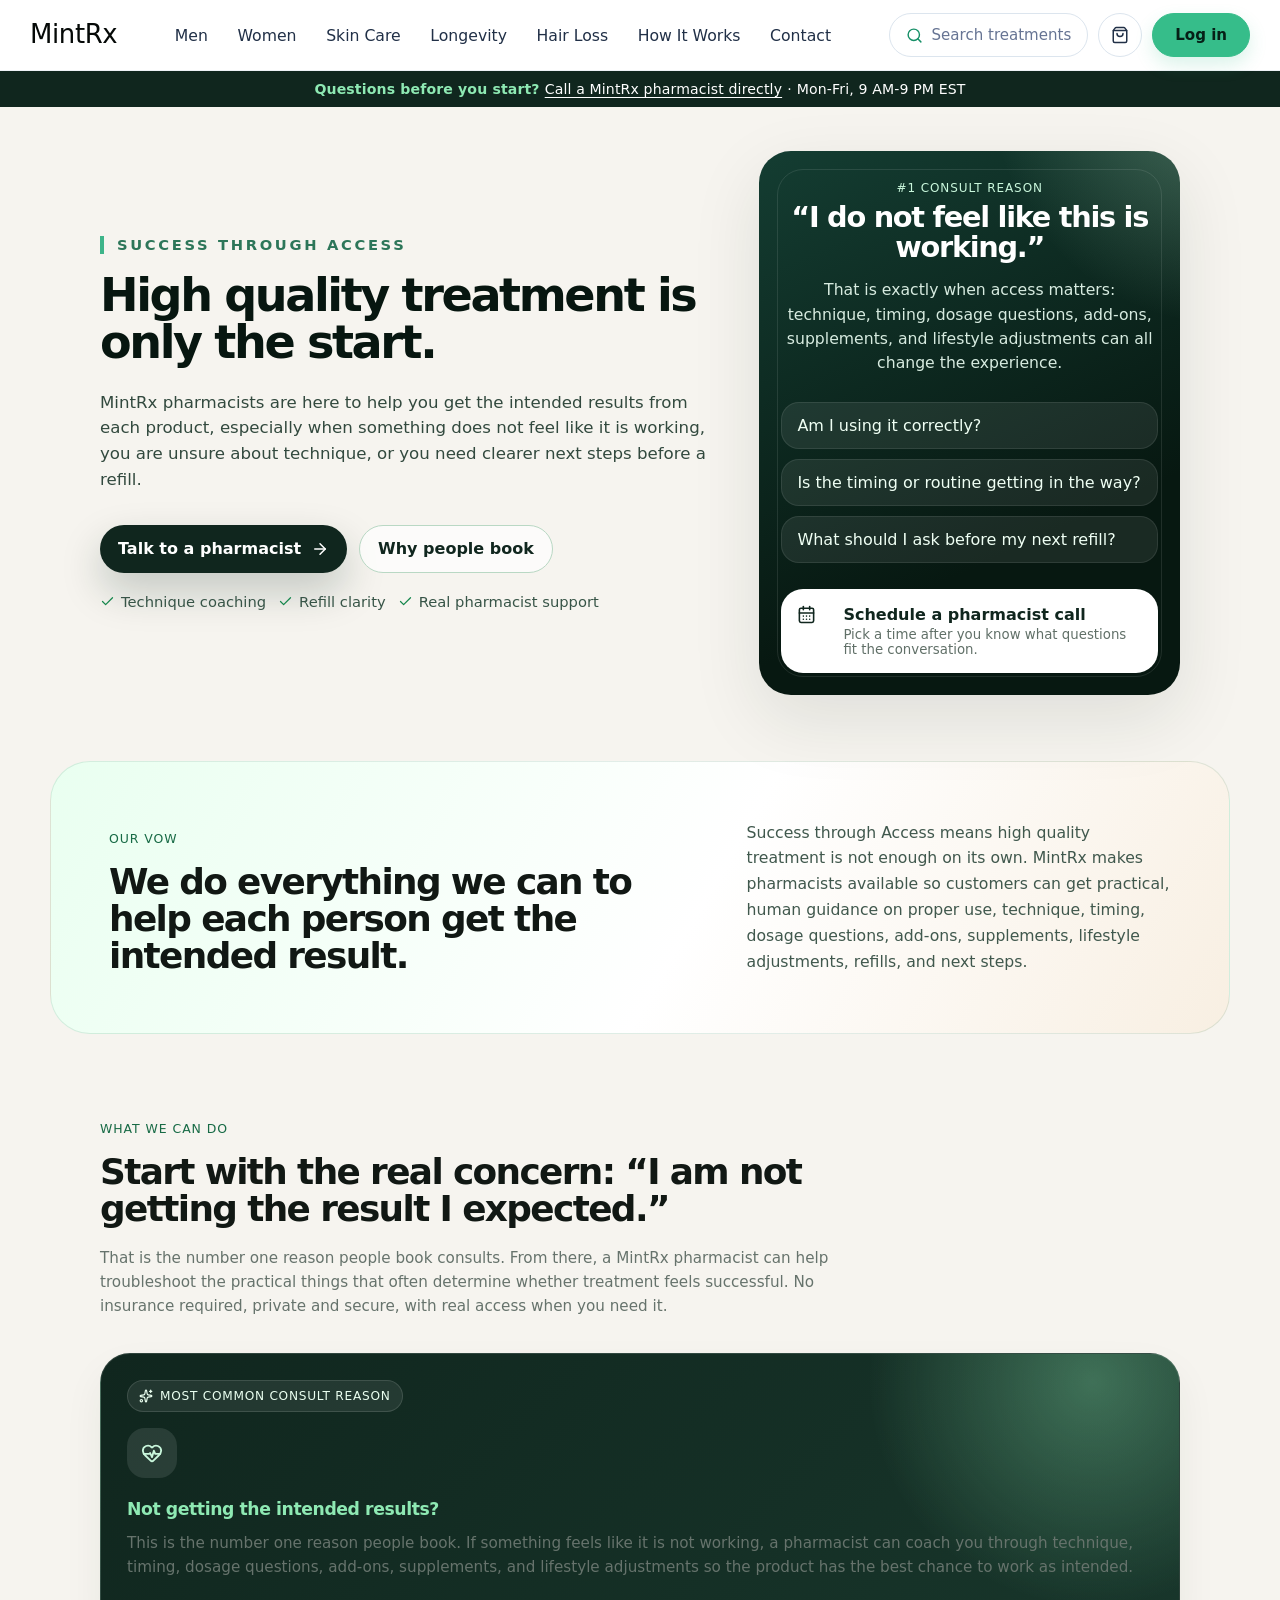
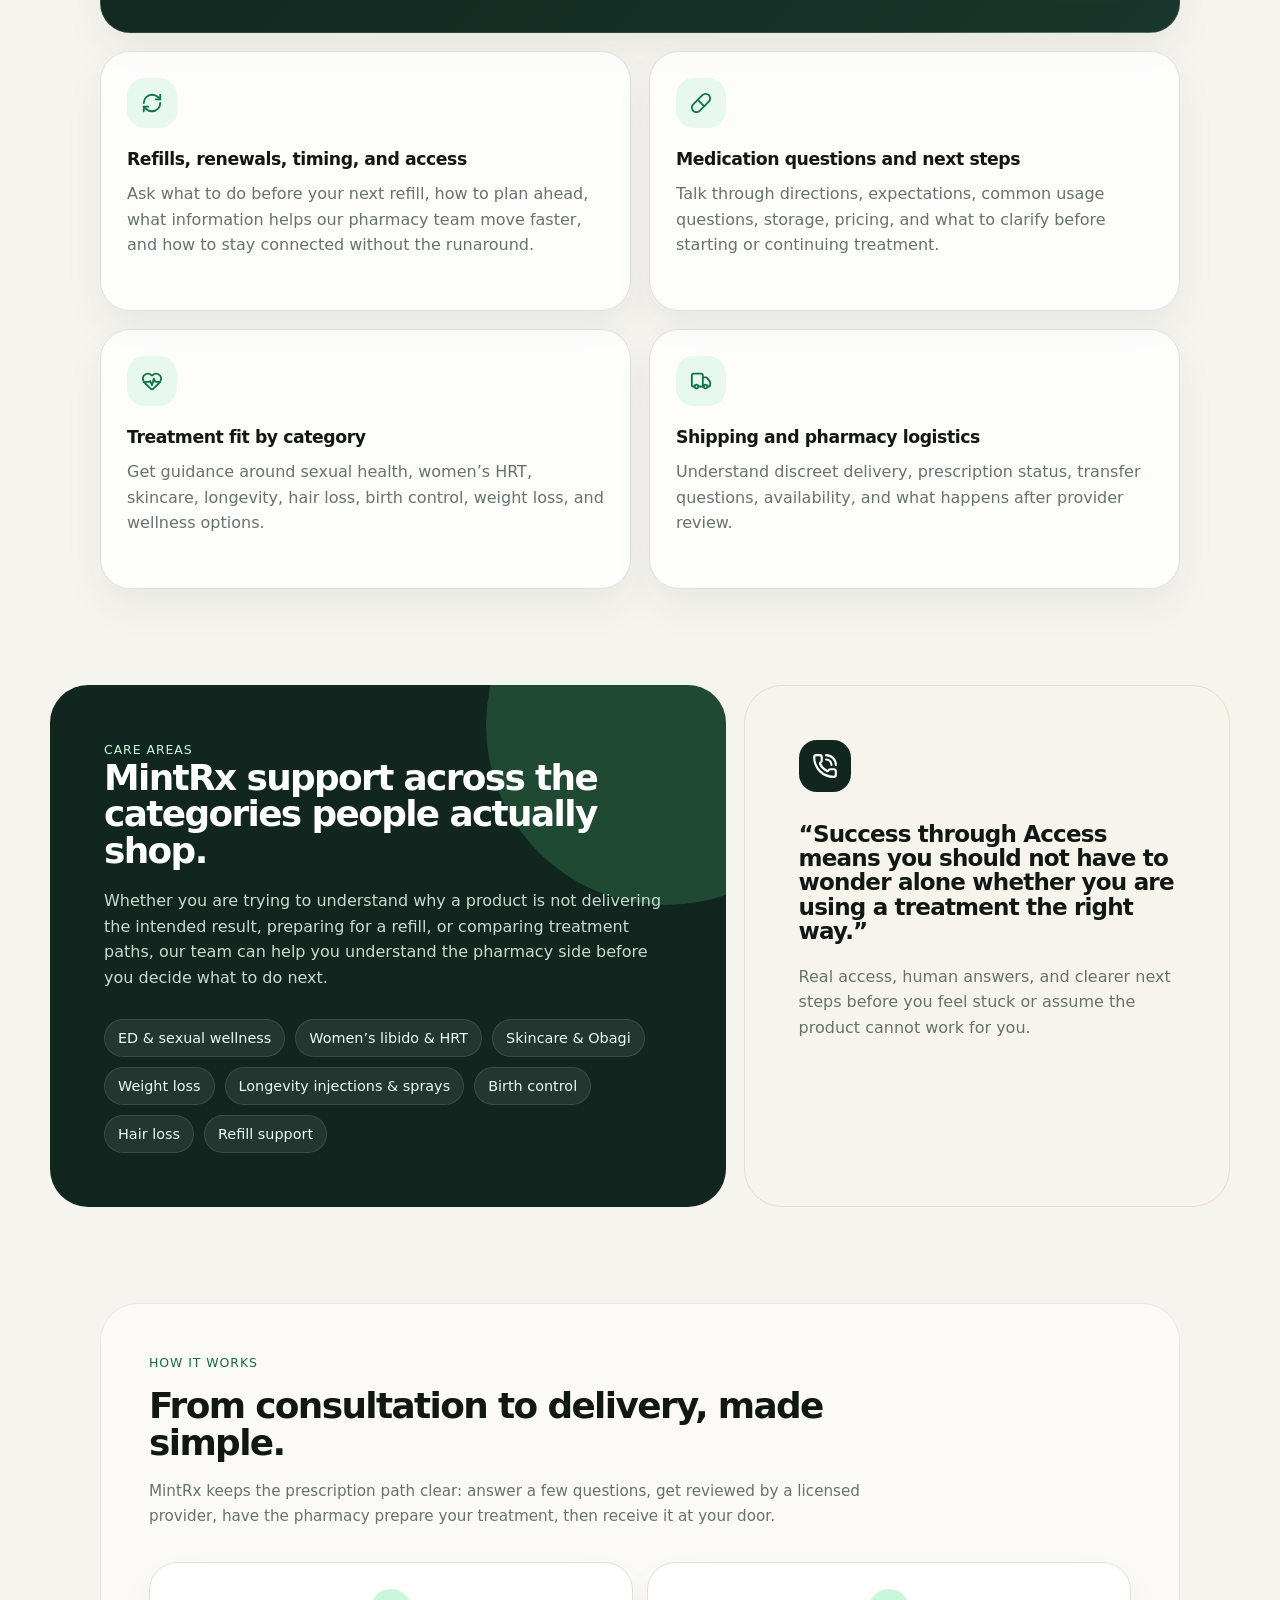
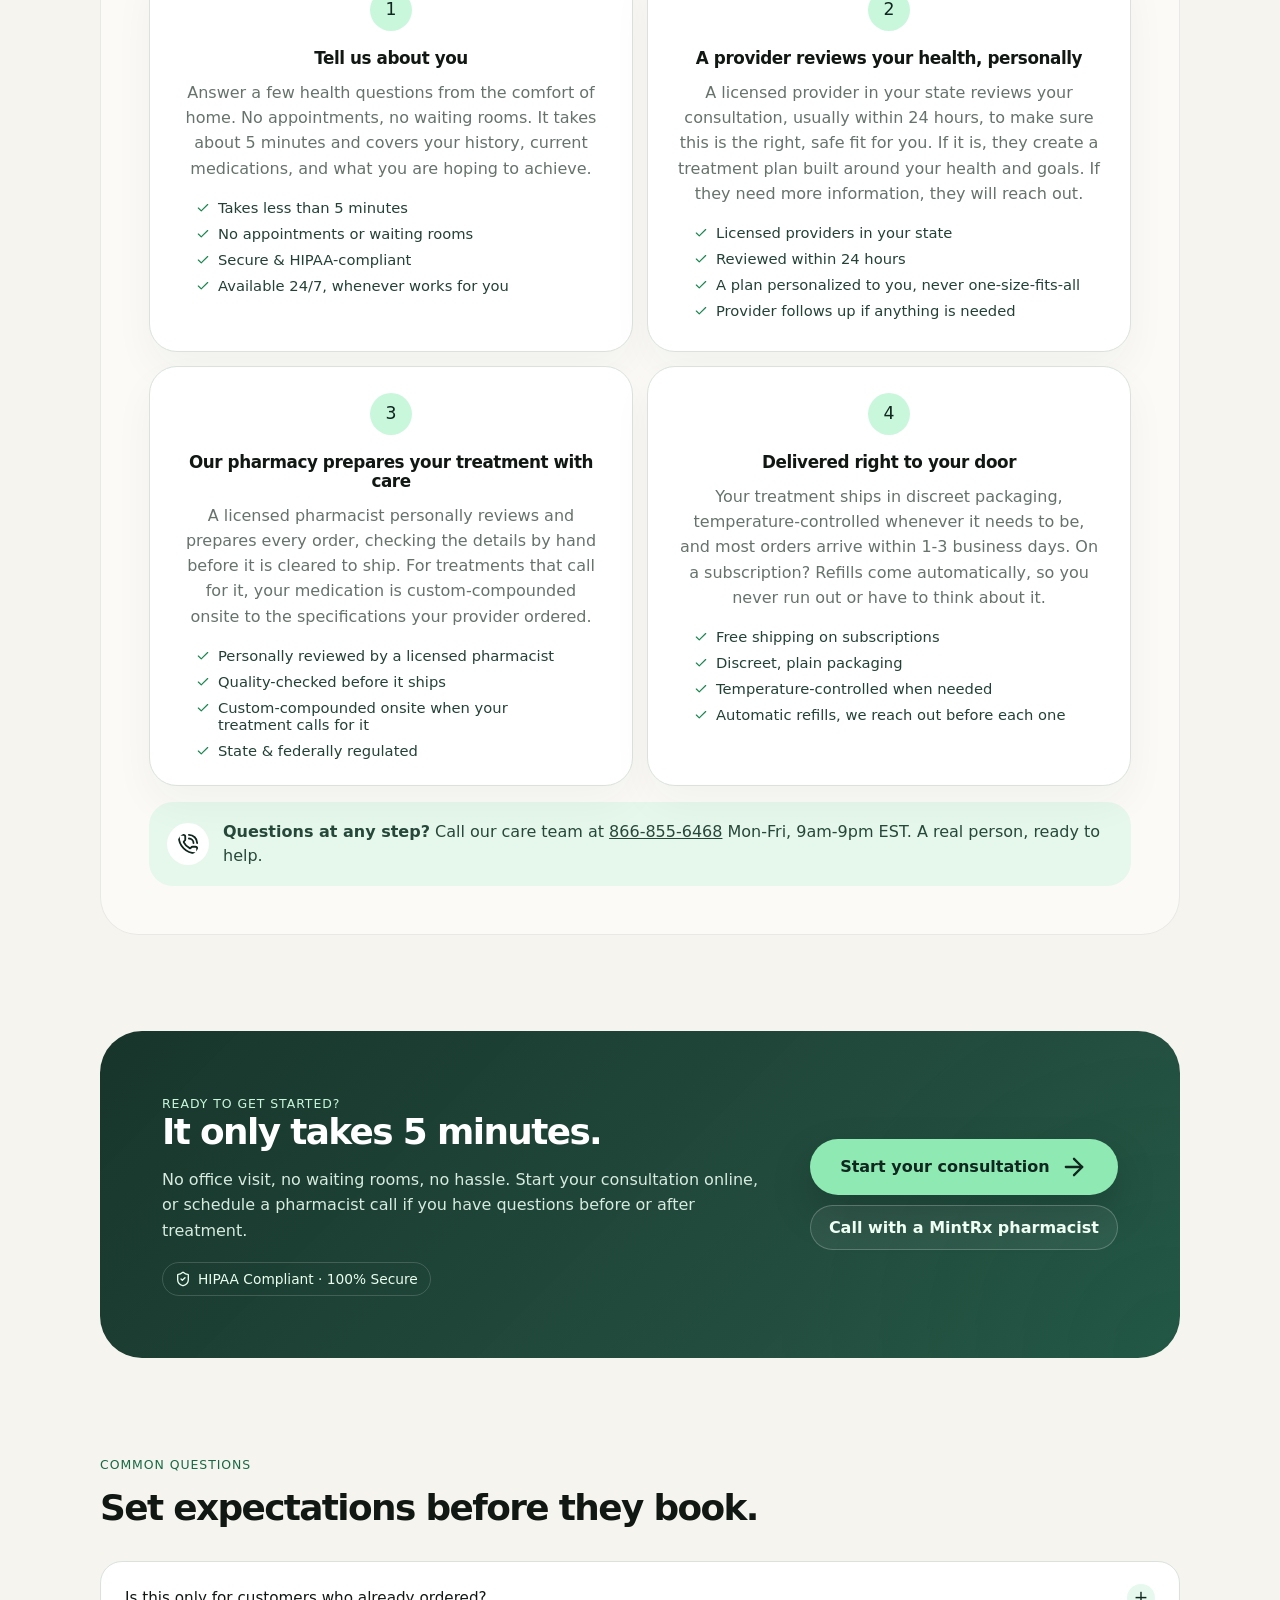
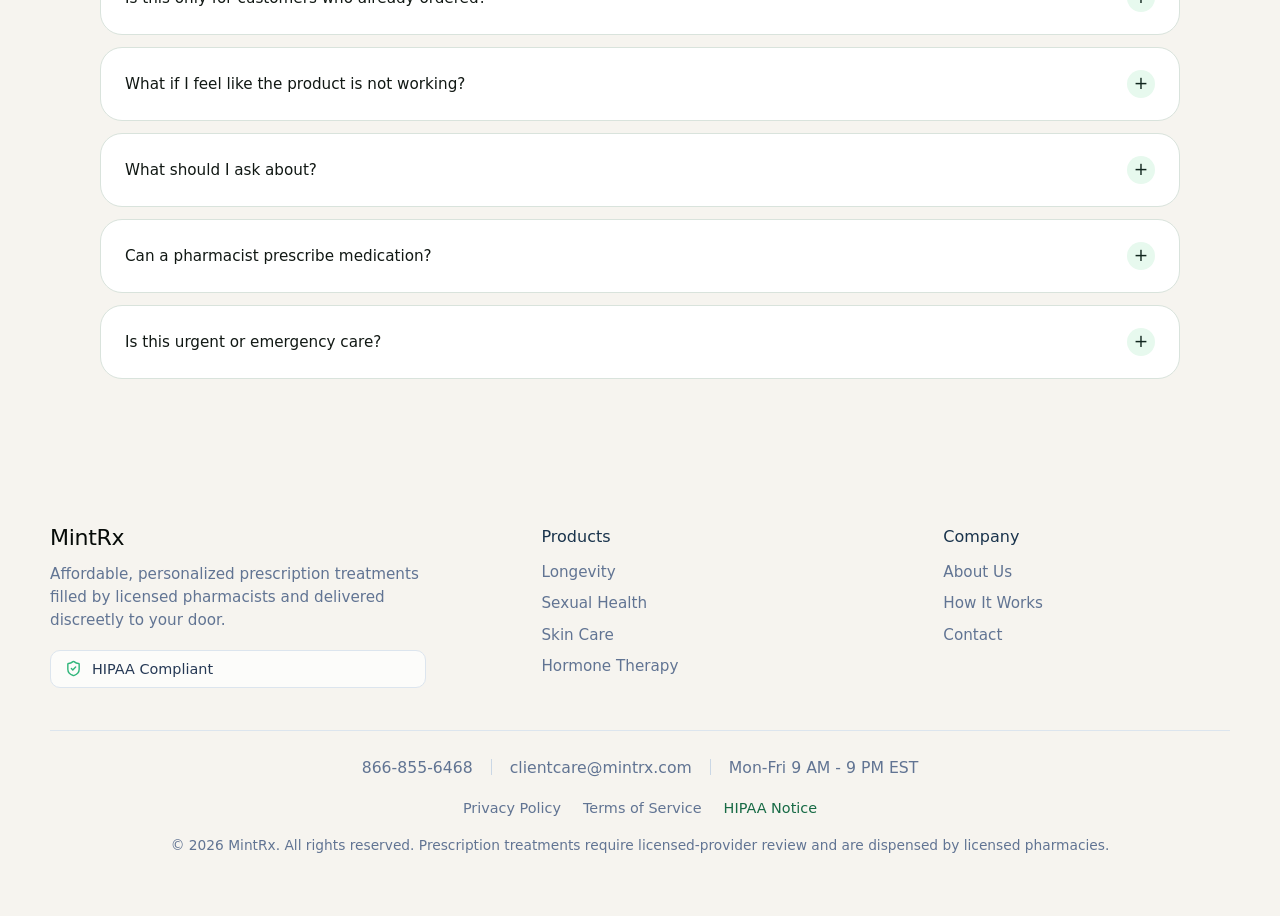
==== index.html @ 30788aee "Deploy contact kicker refinement" ====
<!doctype html>
<html lang="en">
  <head>
    <meta charset="UTF-8" />
    <meta name="viewport" content="width=device-width, initial-scale=1.0" />
    <meta name="description" content="Talk to a MintRx pharmacist before your next refill. Learn what you can ask, how it works, and how to schedule pharmacy support." />
    <title>Talk to a Pharmacist | MintRx</title>
    <script type="module" crossorigin src="./assets/main-QI77HNLd.js"></script>
    <link rel="stylesheet" crossorigin href="./assets/main-Bt-QjXf7.css">
  </head>
  <body>
    <div id="root"></div>
  </body>
</html>
---- assets/main-Bt-QjXf7.css ----
@font-face{font-family:Poppins;font-style:normal;font-weight:300;font-display:swap;src:url(https://www.mintrx.com/_next/static/media/4c285fdca692ea22-s.p.woff2)format("woff2")}@font-face{font-family:Poppins;font-style:normal;font-weight:400;font-display:swap;src:url(https://www.mintrx.com/_next/static/media/eafabf029ad39a43-s.p.woff2)format("woff2")}@font-face{font-family:Poppins;font-style:normal;font-weight:500;font-display:swap;src:url(https://www.mintrx.com/_next/static/media/8888a3826f4a3af4-s.p.woff2)format("woff2")}@font-face{font-family:Poppins;font-style:normal;font-weight:600;font-display:swap;src:url(https://www.mintrx.com/_next/static/media/0484562807a97172-s.p.woff2)format("woff2")}@font-face{font-family:Poppins;font-style:normal;font-weight:700;font-display:swap;src:url(https://www.mintrx.com/_next/static/media/b957ea75a84b6ea7-s.p.woff2)format("woff2")}:root{--mint:#8ee9b3;--mint-2:#c9f7dc;--mint-soft:#e7f9ee;--deep:#10261e;--deep-2:#18362b;--ink:#111814;--muted:#66736c;--line:#d9e3dc;--cream:#f7f4ee;--sand:#eee5d7;--white:#fff;--shadow:0 24px 70px #10261e1a;font-family:Poppins,system-ui,-apple-system,BlinkMacSystemFont,Segoe UI,sans-serif}*{box-sizing:border-box}html{scroll-behavior:smooth}body{color:var(--ink);background:#f6f4ef;margin:0;font-weight:400}a{color:inherit;text-decoration:none}main{overflow:hidden}.site-header{z-index:5;background:#fff;border-bottom:1px solid #eef2f6;grid-template-columns:auto 1fr auto;align-items:center;gap:clamp(22px,4vw,54px);width:100%;min-height:70px;padding:0 30px;display:grid;position:relative}.logo{color:#050907;letter-spacing:-.014em;align-items:center;font-size:1.62rem;font-weight:500;line-height:1;display:inline-flex}.logo img{width:128px;height:auto;display:block}nav{color:#213047;justify-content:center;align-items:center;gap:clamp(12px,2vw,28px);font-size:.98rem;font-weight:500;display:flex}nav a{border:0;border-radius:0;align-items:center;min-height:70px;padding:0 2px;display:inline-flex;position:relative}nav a:after{content:"";transform-origin:0;background:#36bd8a;height:2px;transition:transform .2s;position:absolute;bottom:0;left:0;right:0;transform:scaleX(0)}nav a:hover,nav a.active{color:#071610}nav a:hover:after,nav a.active:after{transform:scaleX(1)}.header-actions{align-items:center;gap:10px;display:flex}.search-pill,.cart-button,.login-button{min-height:44px;font:inherit;border-radius:999px;justify-content:center;align-items:center;font-size:.94rem;font-weight:500;transition:border-color .2s,background .2s,color .2s,transform .2s;display:inline-flex}.search-pill,.cart-button{color:#667493;background:#fff;border:1px solid #dce5ee}.search-pill{gap:9px;min-width:182px;padding:0 16px}.search-pill svg{color:#168f67}.cart-button{color:#213047;width:44px;padding:0}.login-button{color:#062017;background:#36bd8a;border:1px solid #36bd8a;padding:0 22px;font-weight:600;box-shadow:0 8px 18px #36bd8a2e}.search-pill:hover,.cart-button:hover{color:#213047;border-color:#36bd8a}.login-button:hover{background:#58cba0;transform:translateY(-1px)}.top-strip{color:#fff;letter-spacing:.01em;background:#10261e;justify-content:center;align-items:center;gap:5px;min-height:36px;padding:.55rem 1rem;font-size:.88rem;font-weight:500;display:flex}.top-strip strong{color:#8ee9b3}.top-strip a{color:#fff;text-underline-offset:3px;text-decoration:underline}.hero{grid-template-columns:minmax(0,1.05fr) minmax(330px,.72fr);align-items:center;gap:46px;width:min(1080px,100% - 32px);margin:44px auto 66px;display:grid}.hero-copy{position:relative}.hero-tagline{color:#176a45;letter-spacing:.065em;text-transform:uppercase;background:#5fd58a26;border:1px solid #166a4524;border-radius:999px;margin:0 0 18px;padding:8px 13px;font-size:.78rem;font-weight:500;display:inline-flex}.hero .hero-tagline{color:#2d7659;letter-spacing:.18em;text-transform:uppercase;background:0 0;border:0;border-left:4px solid #3eb489;border-radius:0;width:fit-content;margin:0 0 18px;padding:0 0 0 13px;font-size:clamp(.875rem,1.15vw,1rem);font-weight:600;line-height:1.2;display:block}.section-kicker{color:#176a45;text-transform:uppercase;letter-spacing:.075em;align-items:center;gap:8px;margin:0 0 18px;font-size:.78rem;font-weight:500;display:inline-flex}h1,h2,h3,p{margin-top:0}h1,h2,blockquote,h3{font-weight:600}h1{letter-spacing:-.052em;color:#071610;max-width:720px;margin-bottom:24px;font-size:clamp(2.05rem,3.6vw,3.15rem);line-height:1.02}.lede{color:#32493e;max-width:720px;margin-bottom:32px;font-size:clamp(.98rem,1.3vw,1.125rem);line-height:1.55}.hero-actions,.trust-row{flex-wrap:wrap;align-items:center;gap:12px;display:flex}.button{border-radius:999px;justify-content:center;align-items:center;gap:10px;min-height:48px;padding:12px 18px;font-weight:600;transition:transform .2s,box-shadow .2s,background .2s;display:inline-flex}.button:hover{transform:translateY(-2px)}.primary{background:var(--deep);color:#fff;box-shadow:0 18px 40px #09281f38}.secondary{color:var(--deep);background:#ffffffb3;border:1px solid #b9d8c4}.big{padding:14px 21px}.trust-row{color:#375447;margin-top:20px;font-size:.92rem;font-weight:500}.trust-row span{align-items:center;gap:6px;display:inline-flex}.trust-row svg{color:#16874d}.hero-card{color:#fff;box-shadow:var(--shadow);background:radial-gradient(circle at 112% -12%,#bdf2d057,#0000 15rem),linear-gradient(155deg,#143d32,#071811 70%);border-radius:32px;padding:30px 22px 22px;position:relative}.hero-card:after{content:"";pointer-events:none;z-index:0;border:1px solid #ffffff1a;border-radius:26px;position:absolute;inset:18px}.hero-card>*{z-index:1;position:relative}.consult-card{text-align:center;max-width:460px;margin:0 auto 26px}.micro{color:var(--mint-2);text-transform:uppercase;letter-spacing:.075em;margin-bottom:8px;font-size:.75rem;font-weight:500}.consult-card h2{letter-spacing:-.045em;margin:0;font-size:clamp(1.35rem,2.25vw,1.85rem);line-height:1.03}.consult-subcopy{color:#d7ebe0;max-width:390px;margin:16px auto 0;font-size:.98rem;line-height:1.55}.question-list{gap:10px;margin:26px 0;display:grid}.question-list span{color:#effff4;background:#ffffff14;border:1px solid #ffffff17;border-radius:18px;padding:13px 15px}.mini-schedule{color:var(--deep);background:#fff;border-radius:22px;grid-template-columns:34px 1fr;align-items:start;gap:12px;padding:16px;text-decoration:none;transition:transform .2s,box-shadow .2s;display:grid}.mini-schedule:hover{transform:translateY(-2px);box-shadow:0 18px 38px #0000002e}.mini-schedule small{color:#617068;margin-top:3px;display:block}.angle-band{background:linear-gradient(120deg,#e9fff0,#fff 55%,#f8efe2);border:1px solid #166a451f;border-radius:40px;grid-template-columns:1fr .72fr;align-items:end;gap:48px;width:min(1180px,100% - 32px);margin:0 auto 84px;padding:clamp(28px,5vw,58px);display:grid}.angle-band h2,.section-heading h2,.dark-panel h2,.schedule-section h2{letter-spacing:-.045em;margin-bottom:0;font-size:clamp(1.55rem,2.8vw,2.45rem);line-height:1.03}.angle-band>p{color:#40584d;margin-bottom:0;font-size:.98rem;line-height:1.65}.section{width:min(1080px,100% - 32px);margin:0 auto 96px}.section-heading{max-width:780px;margin-bottom:34px}.section-heading p:not(.section-kicker){color:var(--muted);margin-top:18px;font-size:.95rem;line-height:1.6}.compact{max-width:670px}.topic-grid{grid-template-columns:repeat(2,1fr);gap:18px;display:grid}.topic-card{border:1px solid var(--line);background:#ffffffd1;border-radius:30px;min-height:260px;padding:26px;box-shadow:0 18px 40px #0c2d220f}.featured-topic{color:#fff;background:radial-gradient(circle at 92% 10%,#8ee9b357,#0000 14rem),linear-gradient(135deg,#10261e,#18362b);border-color:#ffffff1f;grid-column:span 2;min-height:280px}.featured-topic .topic-icon{color:var(--mint-2);background:#ffffff1a}.featured-topic h3{color:var(--mint)}.featured-topic p{color:#fff;font-size:.95rem;font-weight:500}.featured-label{color:#eafff0;letter-spacing:.06em;text-transform:uppercase;background:#ffffff14;border:1px solid #ffffff1f;border-radius:999px;align-items:center;gap:7px;margin-bottom:16px;padding:8px 11px;font-size:.76rem;font-weight:500;display:inline-flex}.topic-icon{background:var(--mint-soft);color:#137546;border-radius:18px;place-items:center;width:50px;height:50px;margin-bottom:22px;display:grid}.topic-card h3{letter-spacing:-.025em;margin-bottom:12px;font-size:1.08rem;line-height:1.12}.topic-card p,.step p,details p,footer p,.dark-panel p,.quote-panel p,.schedule-section p{color:var(--muted);margin-bottom:0;line-height:1.6}.split-section{grid-template-columns:1fr .72fr;gap:18px;width:min(1180px,100% - 32px);margin:0 auto 96px;display:grid}.dark-panel,.quote-panel{border-radius:38px;padding:clamp(28px,5vw,54px)}.dark-panel{background:var(--deep);color:#fff;position:relative;overflow:hidden}.dark-panel:before{content:"";background:#5fd58a33;border-radius:50%;width:360px;height:360px;position:absolute;top:-140px;right:-120px}.dark-panel .section-kicker{color:var(--mint-2)}.dark-panel h2{margin-bottom:18px;position:relative}.dark-panel p{color:#c6decf;position:relative}.category-pills{flex-wrap:wrap;gap:10px;margin-top:28px;display:flex;position:relative}.category-pills span{color:#eafff0;background:#ffffff14;border:1px solid #ffffff1c;border-radius:999px;padding:10px 13px;font-size:.9rem;font-weight:500}.quote-panel{background:var(--cream);border:1px solid #ecdcc8}.quote-icon{background:var(--deep);color:#fff;border-radius:18px;width:52px;height:52px;margin-bottom:26px;padding:13px}blockquote{letter-spacing:-.035em;margin:0 0 20px;font-size:clamp(1.2rem,1.8vw,1.62rem);font-weight:600;line-height:1.06}.process-section{background:#fbfaf7;border:1px solid #10261e14;border-radius:38px;padding:clamp(28px,4vw,48px)}.process-heading{max-width:760px}.treatment-steps{grid-template-columns:repeat(2,1fr);gap:14px;display:grid}.treatment-step{border:1px solid var(--line);text-align:center;background:#fff;border-radius:28px;flex-direction:column;align-items:center;gap:18px;min-height:390px;padding:26px 30px;display:flex;box-shadow:0 18px 42px #10261e0b}.step-number{width:42px;height:42px;color:var(--deep);background:var(--mint-2);border-radius:50%;place-items:center;font-size:1.08rem;font-weight:500;line-height:1;display:grid}.treatment-step h3{letter-spacing:-.025em;margin-bottom:12px;font-size:clamp(1.05rem,1.25vw,1.2rem);line-height:1.12}.treatment-step p{color:var(--muted);margin-bottom:18px;line-height:1.58}.treatment-step ul{text-align:left;gap:9px;width:min(100%,390px);margin:0 auto;padding:0;list-style:none;display:grid}.treatment-step li{color:#244136;align-items:flex-start;gap:8px;font-size:.92rem;font-weight:500;display:flex}.treatment-step li svg{color:#16874d;flex:none;margin-top:2px}.care-note{color:#17372b;background:#e6f7ec;border-radius:24px;grid-template-columns:42px 1fr;align-items:center;gap:14px;margin-top:16px;padding:18px;display:grid}.care-note svg{width:42px;height:42px;color:var(--deep);background:#fff;border-radius:50%;padding:10px}.care-note p{color:#26483a;margin:0;line-height:1.5}.care-note a{font-weight:500;text-decoration:underline}.schedule-section{color:#fff;background:linear-gradient(135deg,#09281ff0,#164b3aeb),radial-gradient(circle at 100% 100%,#5fd58a80,#0000 25rem);border-radius:42px;justify-content:space-between;align-items:center;gap:34px;width:min(1080px,100% - 32px);margin:0 auto 96px;padding:clamp(30px,5vw,62px);display:flex}.schedule-section .section-kicker{color:var(--mint-2)}.schedule-section h2{margin-bottom:16px}.schedule-section p{color:#d7ebe0;max-width:720px}.secure-line{color:#eafff0;border:1px solid #ffffff29;border-radius:999px;align-items:center;gap:7px;margin-top:18px;padding:8px 12px;font-size:.86rem;font-weight:500;display:inline-flex}.schedule-actions{flex-direction:column;flex-shrink:0;gap:10px;display:flex}.schedule-button{background:var(--mint);color:var(--deep);white-space:nowrap;box-shadow:0 18px 42px #0000002e}.schedule-secondary{color:#effff4;white-space:nowrap;background:#ffffff0f;border:1px solid #ffffff38;min-height:44px}.schedule-button svg{width:28px;height:28px}.faq-list{gap:12px;display:grid}details{border:1px solid var(--line);background:#fff;border-radius:22px;padding:0;overflow:hidden}summary{cursor:pointer;justify-content:space-between;align-items:center;gap:18px;padding:22px 24px;font-size:.95rem;font-weight:500;list-style:none;display:flex}summary::-webkit-details-marker{display:none}summary:after{content:"+";width:28px;height:28px;color:var(--deep);background:var(--mint-soft);border-radius:50%;flex:0 0 28px;place-items:center;font-size:1.08rem;line-height:1;display:grid}details[open] summary:after{content:"-"}details p{padding:0 24px 22px}.contact-hero{text-align:center;width:min(900px,100% - 32px);margin:34px auto 26px}.contact-hero .hero-tagline{color:#16875f;letter-spacing:.115em;background:0 0;border:0;border-radius:0;margin-left:auto;margin-right:auto;padding:0;font-size:.95rem;font-weight:600}.contact-hero h1{letter-spacing:-.052em;max-width:none;margin-bottom:12px;font-size:clamp(2.05rem,3.6vw,3.15rem)}.contact-hero p:not(.hero-tagline){color:#32493e;max-width:660px;margin:0 auto;font-size:clamp(1rem,1.5vw,1.12rem);line-height:1.5}.contact-layout{grid-template-columns:minmax(0,1.08fr) minmax(320px,.72fr);align-items:start;gap:18px;width:min(1180px,100% - 32px);margin:0 auto 72px;display:grid}.contact-form,.support-card{border:1px solid #10261e1a;box-shadow:0 18px 48px #10261e11}.contact-form{background:radial-gradient(circle at 100% 0,#8ee9b32e,#0000 16rem),#fff;border-radius:30px;padding:clamp(22px,3vw,32px)}.form-card-heading{margin-bottom:18px}.form-card-heading h2{color:var(--deep);letter-spacing:-.045em;margin-bottom:8px;font-size:clamp(1.35rem,2.05vw,1.75rem);line-height:1.03}.form-card-heading p:not(.section-kicker){color:var(--muted);font-size:.95rem;line-height:1.45}.contact-form label{gap:6px;margin-bottom:11px;display:grid}.contact-form label span{color:#244136;letter-spacing:.02em;font-size:.82rem;font-weight:500}.contact-form input,.contact-form select,.contact-form textarea{width:100%;color:var(--ink);font:inherit;background:#fbfaf7;border:1px solid #cfe0d6;border-radius:14px;outline:none;padding:11px 13px;font-size:.94rem;transition:border-color .2s,box-shadow .2s,background .2s}.contact-form textarea{resize:vertical;min-height:118px}.contact-form input:focus,.contact-form select:focus,.contact-form textarea:focus{background:#fff;border-color:#46b47f;box-shadow:0 0 0 4px #46b47f24}.form-reassurance{color:#176a45;align-items:center;gap:8px;margin:7px 0 14px;font-size:.86rem;font-weight:500;display:flex}.form-reassurance svg{color:#16874d;flex:none}.contact-submit{cursor:pointer;border:0}.contact-sidebar{gap:10px;display:grid}.support-card{text-align:center;background:#ffffffdb;border-radius:18px;flex-direction:column;align-items:center;gap:8px;padding:14px 16px;display:flex}.support-card>svg{background:var(--mint-soft);color:#137546;border-radius:11px;width:30px;height:30px;padding:8px}.support-card h3{color:var(--deep);letter-spacing:-.025em;margin-bottom:3px;font-size:.92rem}.support-card p,.support-card li{color:var(--muted);font-size:.8rem;line-height:1.38}.support-card a{color:#176a45;justify-content:center;margin-bottom:3px;font-weight:500;display:inline-flex}.call-card{background:radial-gradient(circle at 100% 0,#8ee9b33d,#0000 10rem),#fff}.call-card a{color:var(--deep);font-size:.98rem}.quick-card p+p{margin-top:6px}.response-card{background:linear-gradient(135deg,#10261e,#18362b);border-color:#ffffff1f}.response-card>svg{color:var(--mint-2);background:#ffffff1a}.response-card h3,.response-card li,.response-card p{color:#eafff0}.response-card ul{text-align:center;gap:5px;margin:6px 0 0;padding:0;list-style:none;display:grid}.human-note{background:#ffffff14;border:1px solid #ffffff1a;border-radius:13px;margin-top:8px;padding:9px;font-weight:500}.callback-card{background:#f1fff6;border-style:dashed;border-color:#46b47f}.emergency-card{background:#fff0f0;border-color:#f3b2b2;grid-template-columns:38px 1fr}.emergency-card>svg{color:#c53939;background:#ffe0e0}.emergency-card p{color:#a02f2f;font-weight:500}.site-footer{color:#19334c;width:min(1180px,100% - 32px);margin:0 auto 34px;padding:clamp(30px,5vw,52px) 0 26px}.footer-main{grid-template-columns:minmax(260px,1.05fr) minmax(160px,.8fr) minmax(160px,.8fr);align-items:start;gap:clamp(44px,9vw,118px);display:grid}.footer-wordmark{color:#060b08;letter-spacing:-.015em;margin-bottom:14px;font-size:1.38rem;font-weight:500;line-height:1;display:inline-flex}.footer-brand p{color:#617493;max-width:390px;margin-bottom:18px;font-size:.95rem;line-height:1.52}.footer-compliance{color:#263955;background:#ffffffb8;border:1px solid #dce5ee;border-radius:10px;align-items:center;gap:10px;width:min(100%,385px);min-height:38px;padding:9px 14px;font-size:.9rem;font-weight:500;display:flex}.footer-compliance svg{color:#31b67b}.footer-links{gap:14px;display:grid}.footer-links h3{color:#19334c;margin-bottom:4px;font-size:1rem;font-weight:500}.footer-links a{color:#617493;font-size:.95rem;line-height:1.15;transition:color .2s}.footer-links a:hover,.footer-contact-row a:hover,.footer-legal-links a:hover{color:#176a45}.footer-divider{background:#dce5ee;height:1px;margin:42px 0 24px}.footer-contact-row,.footer-legal-links{flex-wrap:wrap;justify-content:center;align-items:center;display:flex}.footer-contact-row{color:#617493;gap:18px;font-size:.98rem}.footer-contact-row a,.footer-contact-row p{color:#617493;margin:0}.footer-contact-row span{background:#cad7e5;width:1px;height:16px}.footer-legal-links{gap:22px;margin-top:20px}.footer-legal-links a{color:#617493;font-size:.9rem}.footer-legal-links a:nth-child(3){color:#176a45}.footer-disclaimer{color:#617493;text-align:center;margin:20px auto 0;font-size:.86rem;line-height:1.45}@media (width<=940px){.site-header{grid-template-columns:1fr;gap:14px;padding:16px 20px}nav{flex-wrap:wrap;justify-content:center}nav a{min-height:auto;padding:8px 2px}.header-actions{flex-wrap:wrap;justify-content:center}.top-strip{text-align:center;flex-wrap:wrap;gap:4px 7px}.hero,.angle-band,.split-section,.contact-layout{grid-template-columns:1fr}.topic-grid{grid-template-columns:repeat(2,1fr)}.featured-topic{grid-column:span 2}.treatment-steps{grid-template-columns:1fr}.schedule-section{flex-direction:column;align-items:flex-start}.contact-hero{margin-top:42px}.schedule-actions{flex-flow:wrap}}@media (width<=640px){.top-strip{font-size:.68rem}.hero{margin-top:34px}h1{font-size:clamp(2.05rem,12vw,3.15rem)}.hero-card,.dark-panel,.quote-panel,.schedule-section{border-radius:28px}.topic-grid,.treatment-steps{grid-template-columns:1fr}.featured-topic{grid-column:span 1}.treatment-step{min-height:auto}.consult-card{grid-template-columns:1fr}.schedule-actions{flex-direction:column;width:100%}.schedule-actions .button{white-space:normal;width:100%}.contact-form{border-radius:28px}.footer-main{grid-template-columns:1fr;gap:28px}.footer-brand,.footer-brand p,.footer-compliance,.footer-links{text-align:center;margin-left:auto;margin-right:auto}.footer-compliance{justify-content:center}.footer-contact-row{flex-direction:column;gap:10px}.footer-contact-row span{display:none}}@media (prefers-reduced-motion:reduce){html{scroll-behavior:auto}.button{transition:none}.button:hover{transform:none}}
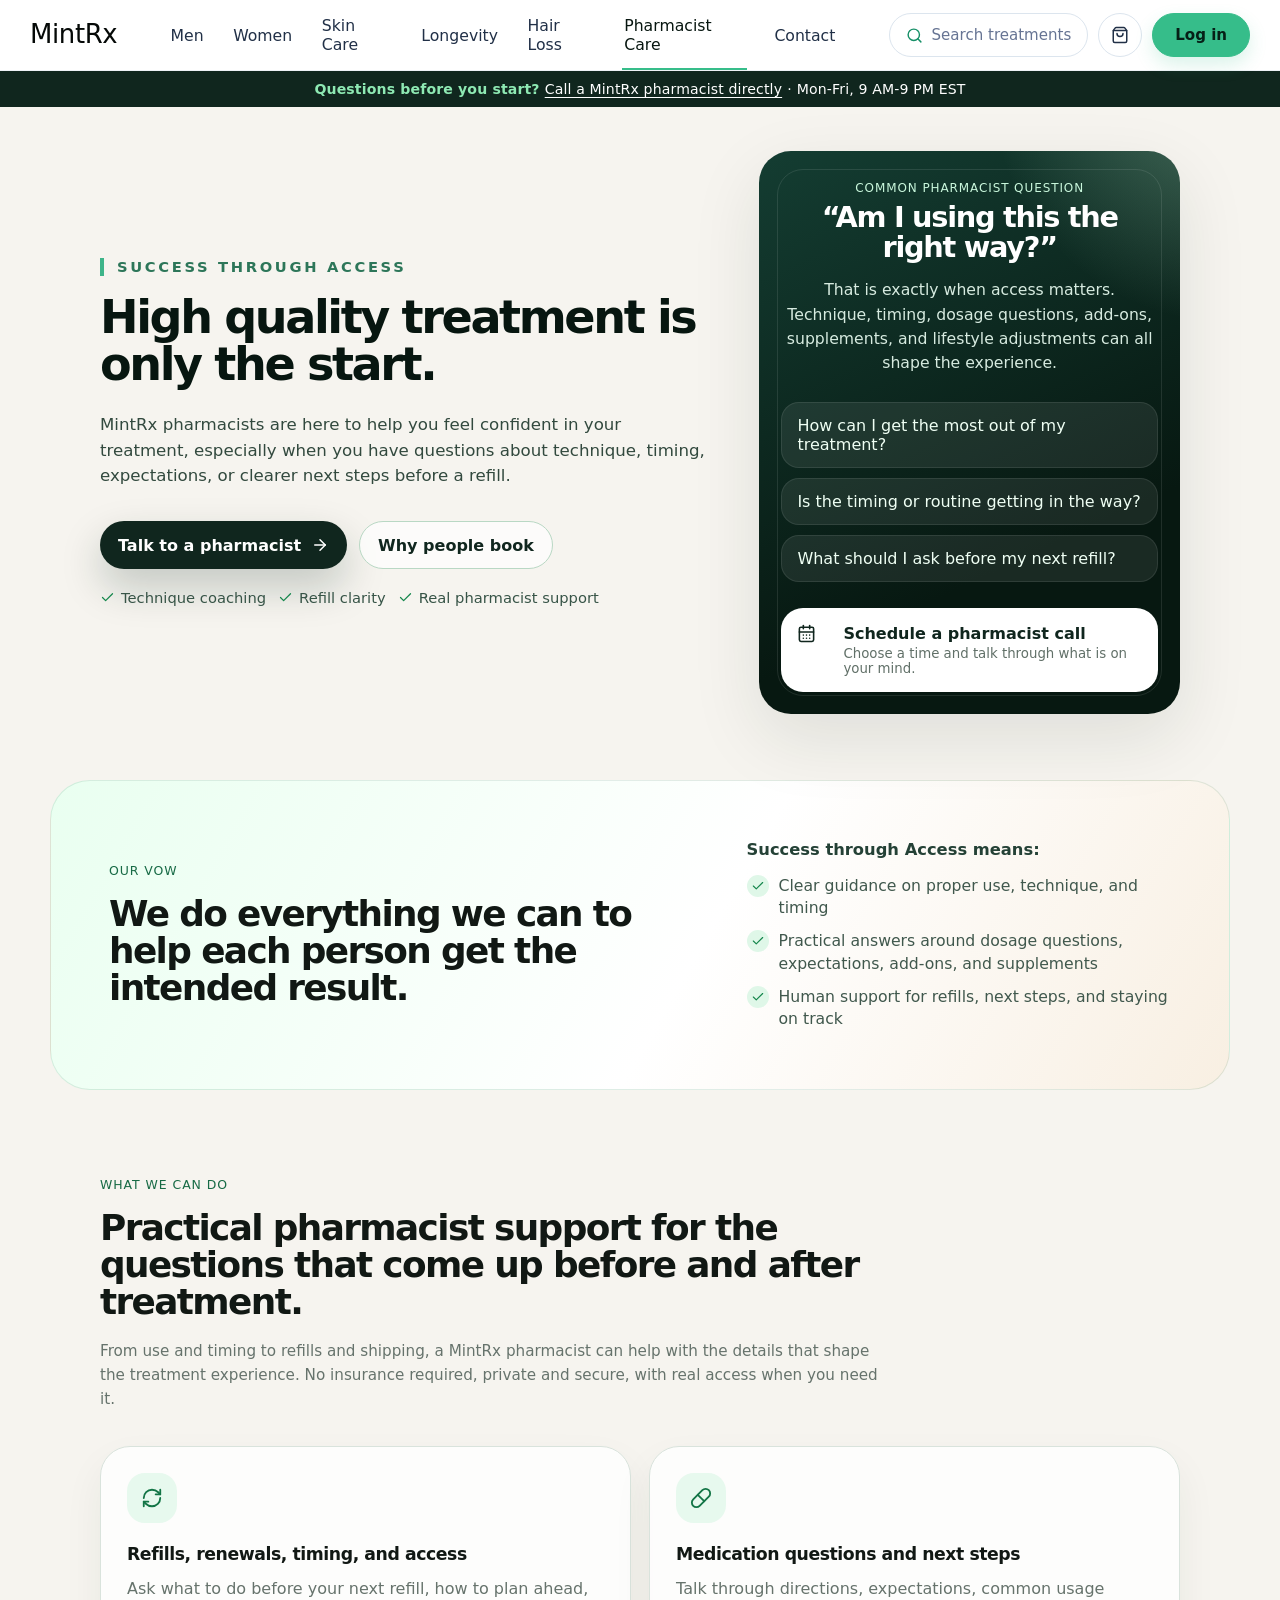
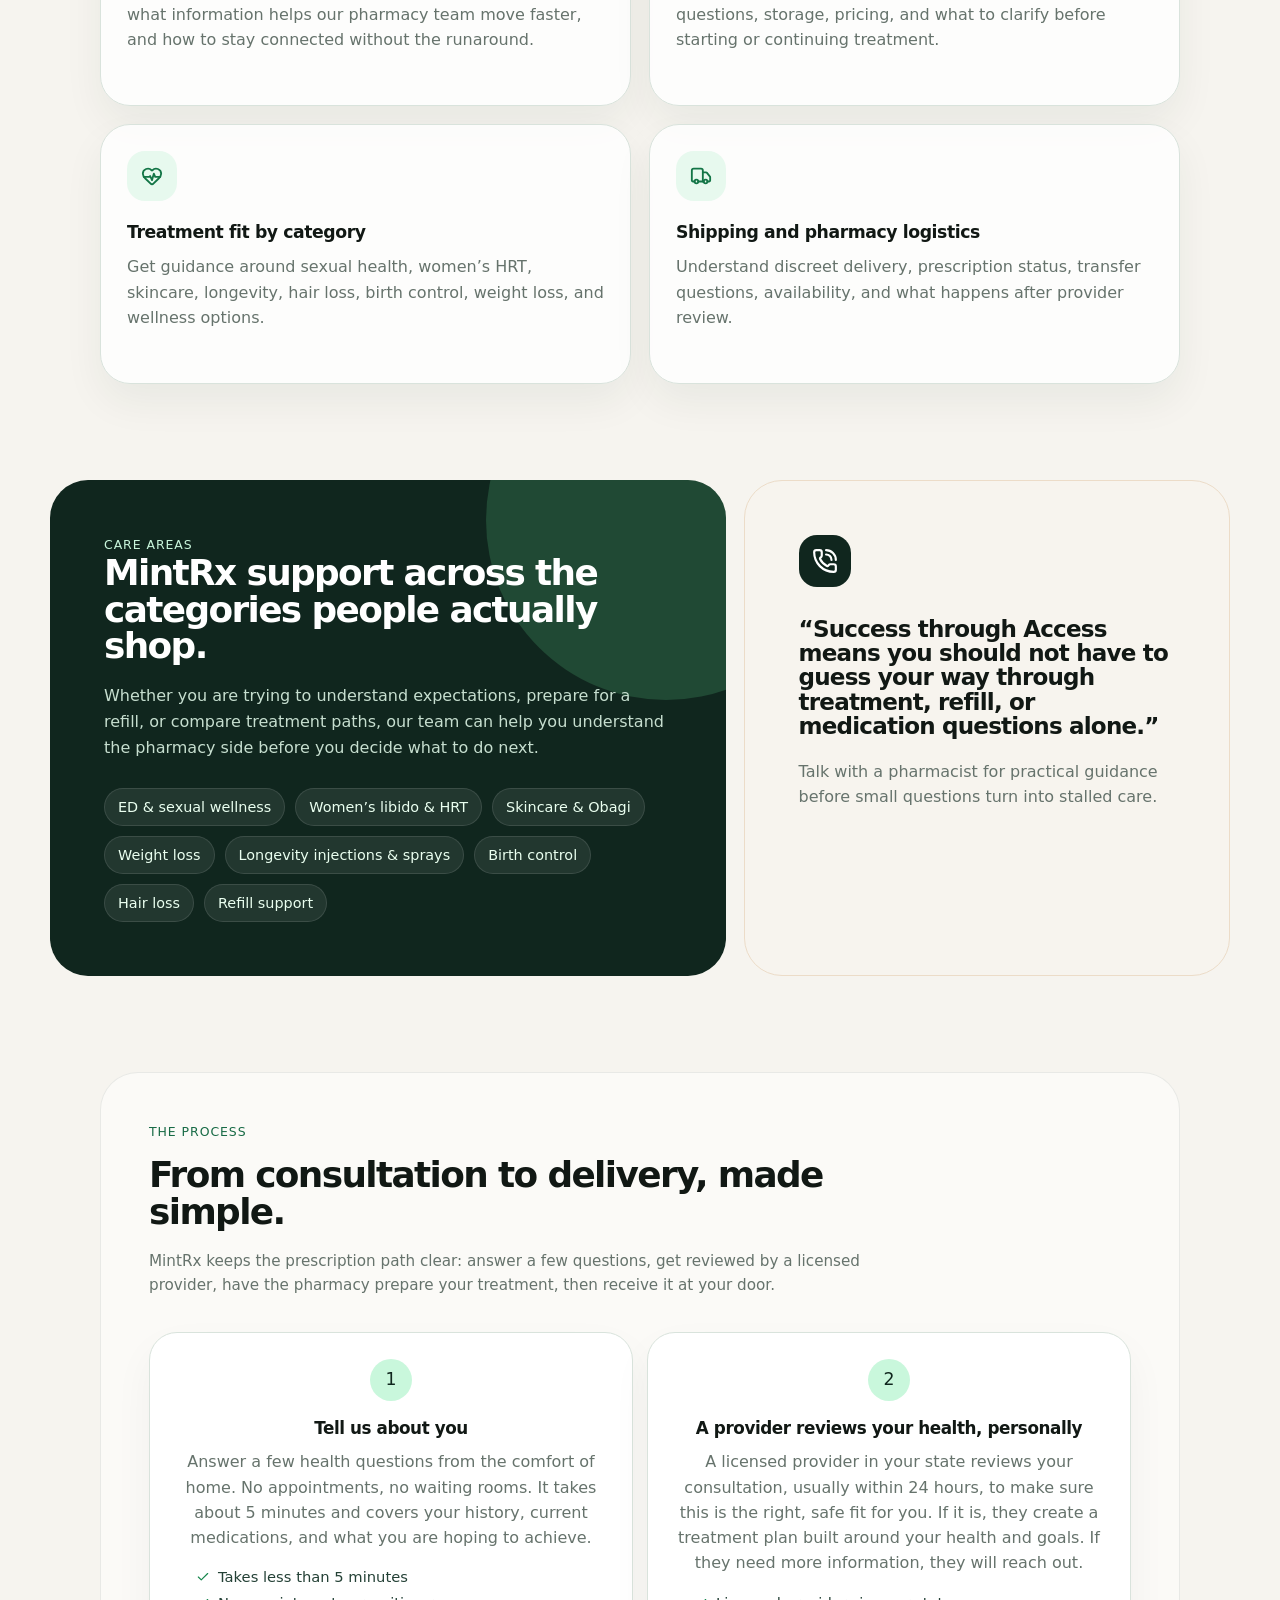
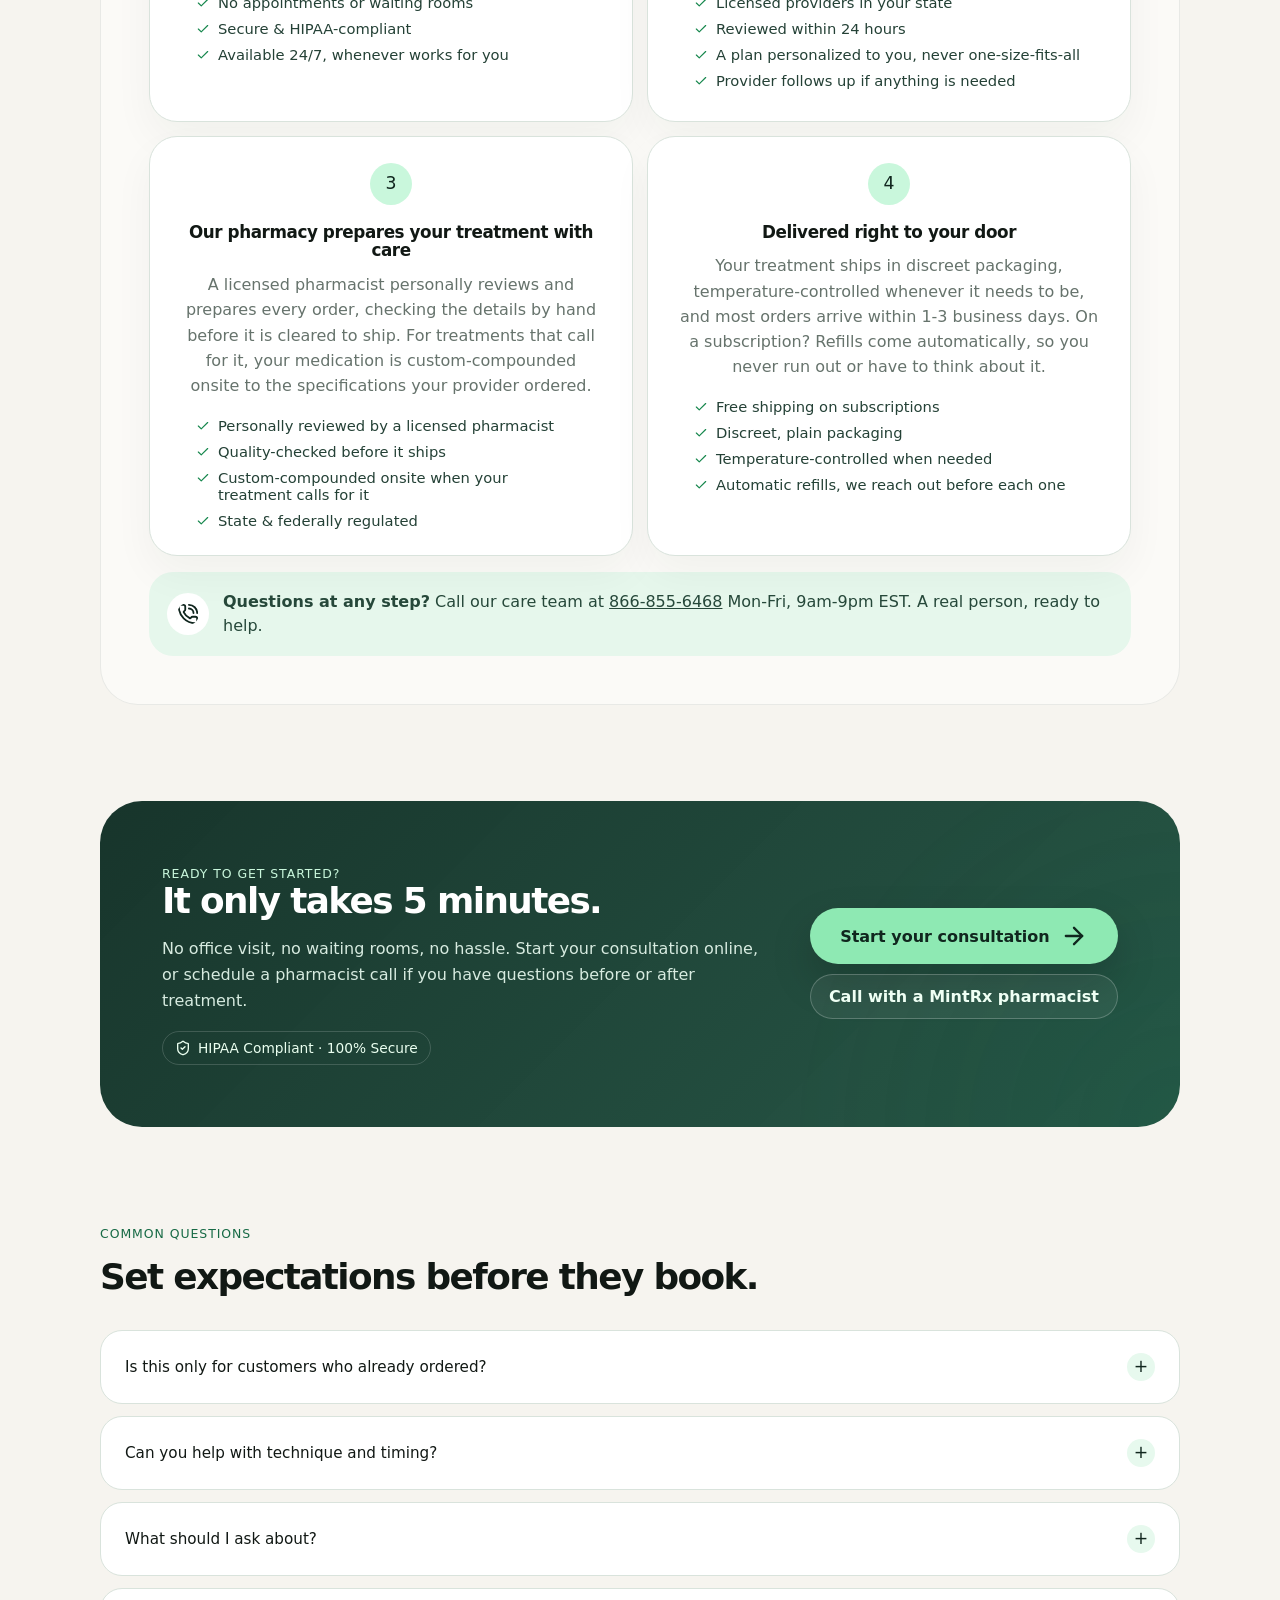
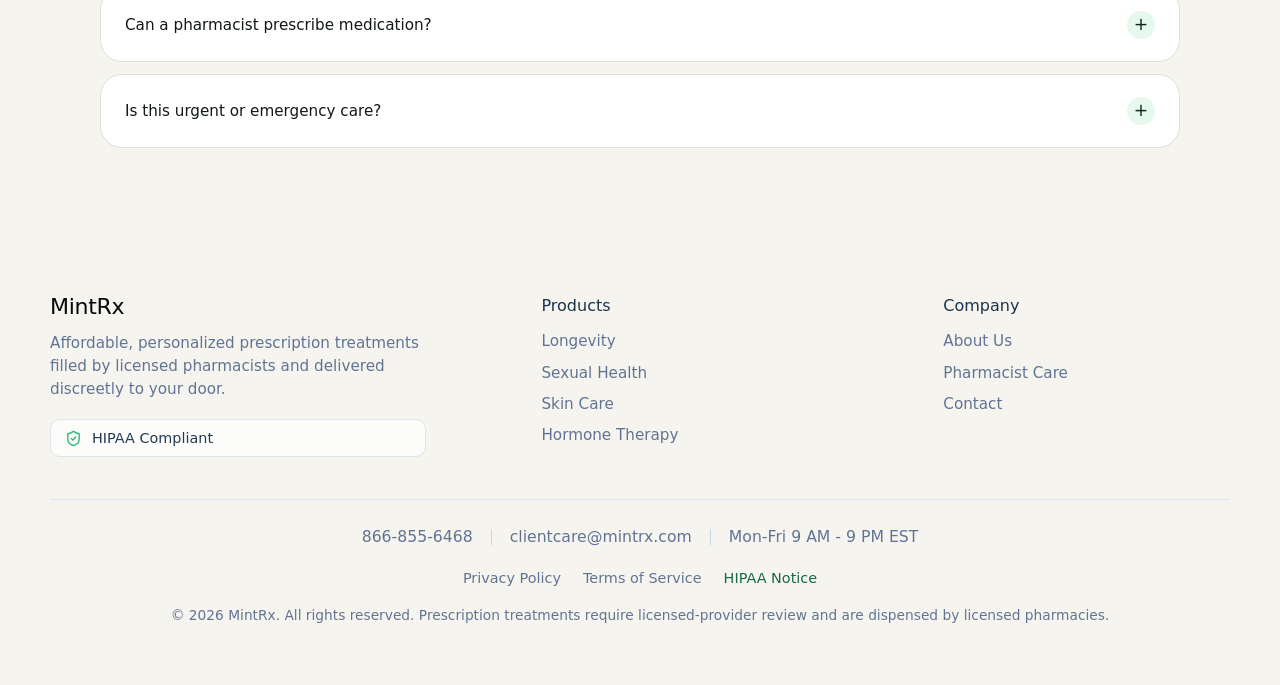
==== commit 59ea63ba: "Deploy pharmacist care refinements" ====
--- a/index.html
+++ b/index.html
@@ -5,8 +5,8 @@
     <meta name="viewport" content="width=device-width, initial-scale=1.0" />
     <meta name="description" content="Talk to a MintRx pharmacist before your next refill. Learn what you can ask, how it works, and how to schedule pharmacy support." />
     <title>Talk to a Pharmacist | MintRx</title>
-    <script type="module" crossorigin src="./assets/main-QI77HNLd.js"></script>
-    <link rel="stylesheet" crossorigin href="./assets/main-Bt-QjXf7.css">
+    <script type="module" crossorigin src="./assets/main-X_YhMo0c.js"></script>
+    <link rel="stylesheet" crossorigin href="./assets/main-bNIAYGxS.css">
   </head>
   <body>
     <div id="root"></div>
--- a/assets/main-bNIAYGxS.css
+++ b/assets/main-bNIAYGxS.css
@@ -0,0 +1 @@
+@font-face{font-family:Poppins;font-style:normal;font-weight:300;font-display:swap;src:url(https://www.mintrx.com/_next/static/media/4c285fdca692ea22-s.p.woff2)format("woff2")}@font-face{font-family:Poppins;font-style:normal;font-weight:400;font-display:swap;src:url(https://www.mintrx.com/_next/static/media/eafabf029ad39a43-s.p.woff2)format("woff2")}@font-face{font-family:Poppins;font-style:normal;font-weight:500;font-display:swap;src:url(https://www.mintrx.com/_next/static/media/8888a3826f4a3af4-s.p.woff2)format("woff2")}@font-face{font-family:Poppins;font-style:normal;font-weight:600;font-display:swap;src:url(https://www.mintrx.com/_next/static/media/0484562807a97172-s.p.woff2)format("woff2")}@font-face{font-family:Poppins;font-style:normal;font-weight:700;font-display:swap;src:url(https://www.mintrx.com/_next/static/media/b957ea75a84b6ea7-s.p.woff2)format("woff2")}:root{--mint:#8ee9b3;--mint-2:#c9f7dc;--mint-soft:#e7f9ee;--deep:#10261e;--deep-2:#18362b;--ink:#111814;--muted:#66736c;--line:#d9e3dc;--cream:#f7f4ee;--sand:#eee5d7;--white:#fff;--shadow:0 24px 70px #10261e1a;font-family:Poppins,system-ui,-apple-system,BlinkMacSystemFont,Segoe UI,sans-serif}*{box-sizing:border-box}html{scroll-behavior:smooth}body{color:var(--ink);background:#f6f4ef;margin:0;font-weight:400}a{color:inherit;text-decoration:none}main{overflow:hidden}.site-header{z-index:5;background:#fff;border-bottom:1px solid #eef2f6;grid-template-columns:auto 1fr auto;align-items:center;gap:clamp(22px,4vw,54px);width:100%;min-height:70px;padding:0 30px;display:grid;position:relative}.logo{color:#050907;letter-spacing:-.014em;align-items:center;font-size:1.62rem;font-weight:500;line-height:1;display:inline-flex}.logo img{width:128px;height:auto;display:block}nav{color:#213047;justify-content:center;align-items:center;gap:clamp(12px,2vw,28px);font-size:.98rem;font-weight:500;display:flex}nav a{border:0;border-radius:0;align-items:center;min-height:70px;padding:0 2px;display:inline-flex;position:relative}nav a:after{content:"";transform-origin:0;background:#36bd8a;height:2px;transition:transform .2s;position:absolute;bottom:0;left:0;right:0;transform:scaleX(0)}nav a:hover,nav a.active{color:#071610}nav a:hover:after,nav a.active:after{transform:scaleX(1)}.header-actions{align-items:center;gap:10px;display:flex}.search-pill,.cart-button,.login-button{min-height:44px;font:inherit;border-radius:999px;justify-content:center;align-items:center;font-size:.94rem;font-weight:500;transition:border-color .2s,background .2s,color .2s,transform .2s;display:inline-flex}.search-pill,.cart-button{color:#667493;background:#fff;border:1px solid #dce5ee}.search-pill{gap:9px;min-width:182px;padding:0 16px}.search-pill svg{color:#168f67}.cart-button{color:#213047;width:44px;padding:0}.login-button{color:#062017;background:#36bd8a;border:1px solid #36bd8a;padding:0 22px;font-weight:600;box-shadow:0 8px 18px #36bd8a2e}.search-pill:hover,.cart-button:hover{color:#213047;border-color:#36bd8a}.login-button:hover{background:#58cba0;transform:translateY(-1px)}.top-strip{color:#fff;letter-spacing:.01em;background:#10261e;justify-content:center;align-items:center;gap:5px;min-height:36px;padding:.55rem 1rem;font-size:.88rem;font-weight:500;display:flex}.top-strip strong{color:#8ee9b3}.top-strip a{color:#fff;text-underline-offset:3px;text-decoration:underline}.hero{grid-template-columns:minmax(0,1.05fr) minmax(330px,.72fr);align-items:center;gap:46px;width:min(1080px,100% - 32px);margin:44px auto 66px;display:grid}.hero-copy{position:relative}.hero-tagline{color:#176a45;letter-spacing:.065em;text-transform:uppercase;background:#5fd58a26;border:1px solid #166a4524;border-radius:999px;margin:0 0 18px;padding:8px 13px;font-size:.78rem;font-weight:500;display:inline-flex}.hero .hero-tagline{color:#2d7659;letter-spacing:.18em;text-transform:uppercase;background:0 0;border:0;border-left:4px solid #3eb489;border-radius:0;width:fit-content;margin:0 0 18px;padding:0 0 0 13px;font-size:clamp(.875rem,1.15vw,1rem);font-weight:600;line-height:1.2;display:block}.section-kicker{color:#176a45;text-transform:uppercase;letter-spacing:.075em;align-items:center;gap:8px;margin:0 0 18px;font-size:.78rem;font-weight:500;display:inline-flex}h1,h2,h3,p{margin-top:0}h1,h2,blockquote,h3{font-weight:600}h1{letter-spacing:-.052em;color:#071610;max-width:720px;margin-bottom:24px;font-size:clamp(2.05rem,3.6vw,3.15rem);line-height:1.02}.lede{color:#32493e;max-width:720px;margin-bottom:32px;font-size:clamp(.98rem,1.3vw,1.125rem);line-height:1.55}.hero-actions,.trust-row{flex-wrap:wrap;align-items:center;gap:12px;display:flex}.button{border-radius:999px;justify-content:center;align-items:center;gap:10px;min-height:48px;padding:12px 18px;font-weight:600;transition:transform .2s,box-shadow .2s,background .2s;display:inline-flex}.button:hover{transform:translateY(-2px)}.primary{background:var(--deep);color:#fff;box-shadow:0 18px 40px #09281f38}.secondary{color:var(--deep);background:#ffffffb3;border:1px solid #b9d8c4}.big{padding:14px 21px}.trust-row{color:#375447;margin-top:20px;font-size:.92rem;font-weight:500}.trust-row span{align-items:center;gap:6px;display:inline-flex}.trust-row svg{color:#16874d}.hero-card{color:#fff;box-shadow:var(--shadow);background:radial-gradient(circle at 112% -12%,#bdf2d057,#0000 15rem),linear-gradient(155deg,#143d32,#071811 70%);border-radius:32px;padding:30px 22px 22px;position:relative}.hero-card:after{content:"";pointer-events:none;z-index:0;border:1px solid #ffffff1a;border-radius:26px;position:absolute;inset:18px}.hero-card>*{z-index:1;position:relative}.consult-card{text-align:center;max-width:460px;margin:0 auto 26px}.micro{color:var(--mint-2);text-transform:uppercase;letter-spacing:.075em;margin-bottom:8px;font-size:.75rem;font-weight:500}.consult-card h2{letter-spacing:-.045em;margin:0;font-size:clamp(1.35rem,2.25vw,1.85rem);line-height:1.03}.consult-subcopy{color:#d7ebe0;max-width:390px;margin:16px auto 0;font-size:.98rem;line-height:1.55}.question-list{gap:10px;margin:26px 0;display:grid}.question-list span{color:#effff4;background:#ffffff14;border:1px solid #ffffff17;border-radius:18px;padding:13px 15px}.mini-schedule{color:var(--deep);background:#fff;border-radius:22px;grid-template-columns:34px 1fr;align-items:start;gap:12px;padding:16px;text-decoration:none;transition:transform .2s,box-shadow .2s;display:grid}.mini-schedule:hover{transform:translateY(-2px);box-shadow:0 18px 38px #0000002e}.mini-schedule small{color:#617068;margin-top:3px;display:block}.angle-band{background:linear-gradient(120deg,#e9fff0,#fff 55%,#f8efe2);border:1px solid #166a451f;border-radius:40px;grid-template-columns:1fr .72fr;align-items:center;gap:48px;width:min(1180px,100% - 32px);margin:0 auto 84px;padding:clamp(28px,5vw,58px);display:grid}.angle-band>div{flex-direction:column;justify-content:center;display:flex}.angle-band h2,.section-heading h2,.dark-panel h2,.schedule-section h2{letter-spacing:-.045em;margin-bottom:0;font-size:clamp(1.55rem,2.8vw,2.45rem);line-height:1.03}.vow-points{align-self:center;gap:14px;display:grid}.vow-points p{color:#244136;margin:0;font-size:1.02rem;font-weight:600;line-height:1.35}.vow-points ul{gap:10px;margin:0;padding:0;list-style:none;display:grid}.vow-points li{color:#40584d;grid-template-columns:22px 1fr;align-items:start;gap:10px;font-size:.98rem;line-height:1.45;display:grid}.vow-points svg{color:#16874d;background:#dff7e8;border-radius:50%;width:22px;height:22px;padding:4px}.section{width:min(1080px,100% - 32px);margin:0 auto 96px}.section-heading{max-width:780px;margin-bottom:34px}.section-heading p:not(.section-kicker){color:var(--muted);margin-top:18px;font-size:.95rem;line-height:1.6}.compact{max-width:670px}.topic-grid{grid-template-columns:repeat(2,1fr);gap:18px;display:grid}.topic-card{border:1px solid var(--line);background:#ffffffd1;border-radius:30px;min-height:260px;padding:26px;box-shadow:0 18px 40px #0c2d220f}.topic-icon{background:var(--mint-soft);color:#137546;border-radius:18px;place-items:center;width:50px;height:50px;margin-bottom:22px;display:grid}.topic-card h3{letter-spacing:-.025em;margin-bottom:12px;font-size:1.08rem;line-height:1.12}.topic-card p,.step p,details p,footer p,.dark-panel p,.quote-panel p,.schedule-section p{color:var(--muted);margin-bottom:0;line-height:1.6}.split-section{grid-template-columns:1fr .72fr;gap:18px;width:min(1180px,100% - 32px);margin:0 auto 96px;display:grid}.dark-panel,.quote-panel{border-radius:38px;padding:clamp(28px,5vw,54px)}.dark-panel{background:var(--deep);color:#fff;position:relative;overflow:hidden}.dark-panel:before{content:"";background:#5fd58a33;border-radius:50%;width:360px;height:360px;position:absolute;top:-140px;right:-120px}.dark-panel .section-kicker{color:var(--mint-2)}.dark-panel h2{margin-bottom:18px;position:relative}.dark-panel p{color:#c6decf;position:relative}.category-pills{flex-wrap:wrap;gap:10px;margin-top:28px;display:flex;position:relative}.category-pills span{color:#eafff0;background:#ffffff14;border:1px solid #ffffff1c;border-radius:999px;padding:10px 13px;font-size:.9rem;font-weight:500}.quote-panel{background:var(--cream);border:1px solid #ecdcc8}.quote-icon{background:var(--deep);color:#fff;border-radius:18px;width:52px;height:52px;margin-bottom:26px;padding:13px}blockquote{letter-spacing:-.035em;margin:0 0 20px;font-size:clamp(1.2rem,1.8vw,1.62rem);font-weight:600;line-height:1.06}.process-section{background:#fbfaf7;border:1px solid #10261e14;border-radius:38px;padding:clamp(28px,4vw,48px)}.process-heading{max-width:760px}.treatment-steps{grid-template-columns:repeat(2,1fr);gap:14px;display:grid}.treatment-step{border:1px solid var(--line);text-align:center;background:#fff;border-radius:28px;flex-direction:column;align-items:center;gap:18px;min-height:390px;padding:26px 30px;display:flex;box-shadow:0 18px 42px #10261e0b}.step-number{width:42px;height:42px;color:var(--deep);background:var(--mint-2);border-radius:50%;place-items:center;font-size:1.08rem;font-weight:500;line-height:1;display:grid}.treatment-step h3{letter-spacing:-.025em;margin-bottom:12px;font-size:clamp(1.05rem,1.25vw,1.2rem);line-height:1.12}.treatment-step p{color:var(--muted);margin-bottom:18px;line-height:1.58}.treatment-step ul{text-align:left;gap:9px;width:min(100%,390px);margin:0 auto;padding:0;list-style:none;display:grid}.treatment-step li{color:#244136;align-items:flex-start;gap:8px;font-size:.92rem;font-weight:500;display:flex}.treatment-step li svg{color:#16874d;flex:none;margin-top:2px}.care-note{color:#17372b;background:#e6f7ec;border-radius:24px;grid-template-columns:42px 1fr;align-items:center;gap:14px;margin-top:16px;padding:18px;display:grid}.care-note svg{width:42px;height:42px;color:var(--deep);background:#fff;border-radius:50%;padding:10px}.care-note p{color:#26483a;margin:0;line-height:1.5}.care-note a{font-weight:500;text-decoration:underline}.schedule-section{color:#fff;background:linear-gradient(135deg,#09281ff0,#164b3aeb),radial-gradient(circle at 100% 100%,#5fd58a80,#0000 25rem);border-radius:42px;justify-content:space-between;align-items:center;gap:34px;width:min(1080px,100% - 32px);margin:0 auto 96px;padding:clamp(30px,5vw,62px);display:flex}.schedule-section .section-kicker{color:var(--mint-2)}.schedule-section h2{margin-bottom:16px}.schedule-section p{color:#d7ebe0;max-width:720px}.secure-line{color:#eafff0;border:1px solid #ffffff29;border-radius:999px;align-items:center;gap:7px;margin-top:18px;padding:8px 12px;font-size:.86rem;font-weight:500;display:inline-flex}.schedule-actions{flex-direction:column;flex-shrink:0;gap:10px;display:flex}.schedule-button{background:var(--mint);color:var(--deep);white-space:nowrap;box-shadow:0 18px 42px #0000002e}.schedule-secondary{color:#effff4;white-space:nowrap;background:#ffffff0f;border:1px solid #ffffff38;min-height:44px}.schedule-button svg{width:28px;height:28px}.faq-list{gap:12px;display:grid}details{border:1px solid var(--line);background:#fff;border-radius:22px;padding:0;overflow:hidden}summary{cursor:pointer;justify-content:space-between;align-items:center;gap:18px;padding:22px 24px;font-size:.95rem;font-weight:500;list-style:none;display:flex}summary::-webkit-details-marker{display:none}summary:after{content:"+";width:28px;height:28px;color:var(--deep);background:var(--mint-soft);border-radius:50%;flex:0 0 28px;place-items:center;font-size:1.08rem;line-height:1;display:grid}details[open] summary:after{content:"-"}details p{padding:0 24px 22px}.contact-hero{text-align:center;width:min(900px,100% - 32px);margin:34px auto 26px}.contact-hero .hero-tagline{color:#16875f;letter-spacing:.115em;background:0 0;border:0;border-radius:0;margin-left:auto;margin-right:auto;padding:0;font-size:.95rem;font-weight:600}.contact-hero h1{letter-spacing:-.052em;max-width:none;margin-bottom:12px;font-size:clamp(2.05rem,3.6vw,3.15rem)}.contact-hero p:not(.hero-tagline){color:#32493e;max-width:660px;margin:0 auto;font-size:clamp(1rem,1.5vw,1.12rem);line-height:1.5}.contact-layout{grid-template-columns:minmax(0,1.08fr) minmax(320px,.72fr);align-items:start;gap:18px;width:min(1180px,100% - 32px);margin:0 auto 72px;display:grid}.contact-form,.support-card{border:1px solid #10261e1a;box-shadow:0 18px 48px #10261e11}.contact-form{background:radial-gradient(circle at 100% 0,#8ee9b32e,#0000 16rem),#fff;border-radius:30px;padding:clamp(22px,3vw,32px)}.form-card-heading{margin-bottom:18px}.form-card-heading h2{color:var(--deep);letter-spacing:-.045em;margin-bottom:8px;font-size:clamp(1.35rem,2.05vw,1.75rem);line-height:1.03}.form-card-heading p:not(.section-kicker){color:var(--muted);font-size:.95rem;line-height:1.45}.contact-form label{gap:6px;margin-bottom:11px;display:grid}.contact-form label span{color:#244136;letter-spacing:.02em;font-size:.82rem;font-weight:500}.contact-form input,.contact-form select,.contact-form textarea{width:100%;color:var(--ink);font:inherit;background:#fbfaf7;border:1px solid #cfe0d6;border-radius:14px;outline:none;padding:11px 13px;font-size:.94rem;transition:border-color .2s,box-shadow .2s,background .2s}.contact-form textarea{resize:vertical;min-height:118px}.contact-form input:focus,.contact-form select:focus,.contact-form textarea:focus{background:#fff;border-color:#46b47f;box-shadow:0 0 0 4px #46b47f24}.privacy-note,.form-reassurance{color:#176a45;align-items:flex-start;gap:8px;font-size:.86rem;font-weight:500;display:flex}.privacy-note{color:#315545;background:#f1fff6;border:1px solid #166a4521;border-radius:14px;margin:-1px 0 10px;padding:10px 12px;line-height:1.42}.form-reassurance{align-items:center;margin:7px 0 14px}.privacy-note svg,.form-reassurance svg{color:#16874d;flex:none}.contact-submit{cursor:pointer;border:0}.contact-sidebar{gap:10px;display:grid}.support-card{text-align:center;background:#ffffffdb;border-radius:18px;flex-direction:column;align-items:center;gap:8px;padding:14px 16px;display:flex}.support-card>svg{background:var(--mint-soft);color:#137546;border-radius:11px;width:30px;height:30px;padding:8px}.support-card h3{color:var(--deep);letter-spacing:-.025em;margin-bottom:3px;font-size:.92rem}.support-card p,.support-card li{color:var(--muted);font-size:.8rem;line-height:1.38}.support-card a{color:#176a45;justify-content:center;margin-bottom:3px;font-weight:500;display:inline-flex}.call-card{background:radial-gradient(circle at 100% 0,#8ee9b33d,#0000 10rem),#fff}.call-card a{color:var(--deep);font-size:.98rem}.quick-card p+p{margin-top:6px}.response-card{background:linear-gradient(135deg,#10261e,#18362b);border-color:#ffffff1f}.response-card>svg{color:var(--mint-2);background:#ffffff1a}.response-card h3,.response-card li,.response-card p{color:#eafff0}.response-card ul{text-align:center;gap:5px;margin:6px 0 0;padding:0;list-style:none;display:grid}.human-note{background:#ffffff14;border:1px solid #ffffff1a;border-radius:13px;margin-top:8px;padding:9px;font-weight:500}.callback-card{background:#f1fff6;border-style:dashed;border-color:#46b47f}.emergency-card{background:#fff0f0;border-color:#f3b2b2;grid-template-columns:38px 1fr}.emergency-card>svg{color:#c53939;background:#ffe0e0}.emergency-card p{color:#a02f2f;font-weight:500}.site-footer{color:#19334c;width:min(1180px,100% - 32px);margin:0 auto 34px;padding:clamp(30px,5vw,52px) 0 26px}.footer-main{grid-template-columns:minmax(260px,1.05fr) minmax(160px,.8fr) minmax(160px,.8fr);align-items:start;gap:clamp(44px,9vw,118px);display:grid}.footer-wordmark{color:#060b08;letter-spacing:-.015em;margin-bottom:14px;font-size:1.38rem;font-weight:500;line-height:1;display:inline-flex}.footer-brand p{color:#617493;max-width:390px;margin-bottom:18px;font-size:.95rem;line-height:1.52}.footer-compliance{color:#263955;background:#ffffffb8;border:1px solid #dce5ee;border-radius:10px;align-items:center;gap:10px;width:min(100%,385px);min-height:38px;padding:9px 14px;font-size:.9rem;font-weight:500;display:flex}.footer-compliance svg{color:#31b67b}.footer-links{gap:14px;display:grid}.footer-links h3{color:#19334c;margin-bottom:4px;font-size:1rem;font-weight:500}.footer-links a{color:#617493;font-size:.95rem;line-height:1.15;transition:color .2s}.footer-links a:hover,.footer-contact-row a:hover,.footer-legal-links a:hover{color:#176a45}.footer-divider{background:#dce5ee;height:1px;margin:42px 0 24px}.footer-contact-row,.footer-legal-links{flex-wrap:wrap;justify-content:center;align-items:center;display:flex}.footer-contact-row{color:#617493;gap:18px;font-size:.98rem}.footer-contact-row a,.footer-contact-row p{color:#617493;margin:0}.footer-contact-row span{background:#cad7e5;width:1px;height:16px}.footer-legal-links{gap:22px;margin-top:20px}.footer-legal-links a{color:#617493;font-size:.9rem}.footer-legal-links a:nth-child(3){color:#176a45}.footer-disclaimer{color:#617493;text-align:center;margin:20px auto 0;font-size:.86rem;line-height:1.45}@media (width<=940px){.site-header{grid-template-columns:1fr;gap:14px;padding:16px 20px}nav{flex-wrap:wrap;justify-content:center}nav a{min-height:auto;padding:8px 2px}.header-actions{flex-wrap:wrap;justify-content:center}.top-strip{text-align:center;flex-wrap:wrap;gap:4px 7px}.hero,.angle-band,.split-section,.contact-layout{grid-template-columns:1fr}.topic-grid{grid-template-columns:repeat(2,1fr)}.featured-topic{grid-column:span 2}.treatment-steps{grid-template-columns:1fr}.schedule-section{flex-direction:column;align-items:flex-start}.contact-hero{margin-top:42px}.schedule-actions{flex-flow:wrap}}@media (width<=640px){.top-strip{font-size:.68rem}.hero{margin-top:34px}h1{font-size:clamp(2.05rem,12vw,3.15rem)}.hero-card,.dark-panel,.quote-panel,.schedule-section{border-radius:28px}.topic-grid,.treatment-steps{grid-template-columns:1fr}.featured-topic{grid-column:span 1}.treatment-step{min-height:auto}.consult-card{grid-template-columns:1fr}.schedule-actions{flex-direction:column;width:100%}.schedule-actions .button{white-space:normal;width:100%}.contact-form{border-radius:28px}.footer-main{grid-template-columns:1fr;gap:28px}.footer-brand,.footer-brand p,.footer-compliance,.footer-links{text-align:center;margin-left:auto;margin-right:auto}.footer-compliance{justify-content:center}.footer-contact-row{flex-direction:column;gap:10px}.footer-contact-row span{display:none}}@media (prefers-reduced-motion:reduce){html{scroll-behavior:auto}.button{transition:none}.button:hover{transform:none}}
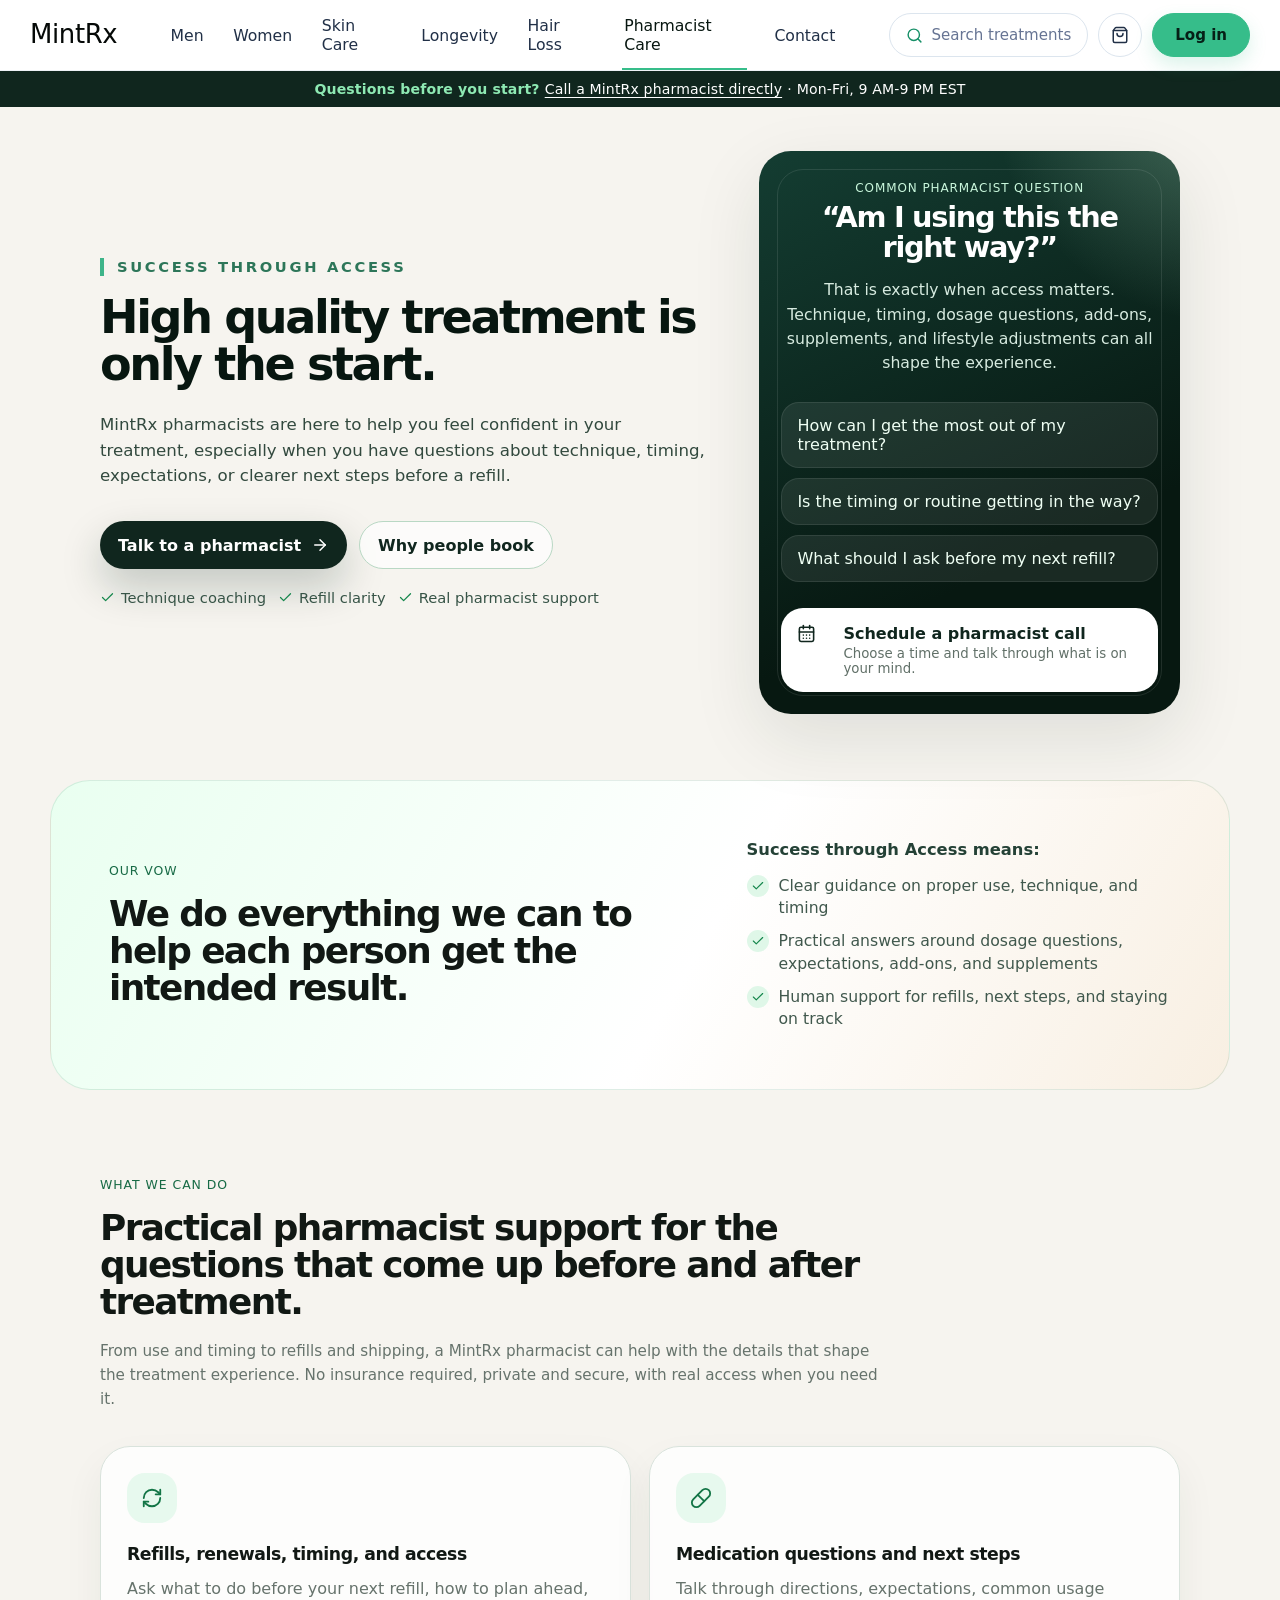
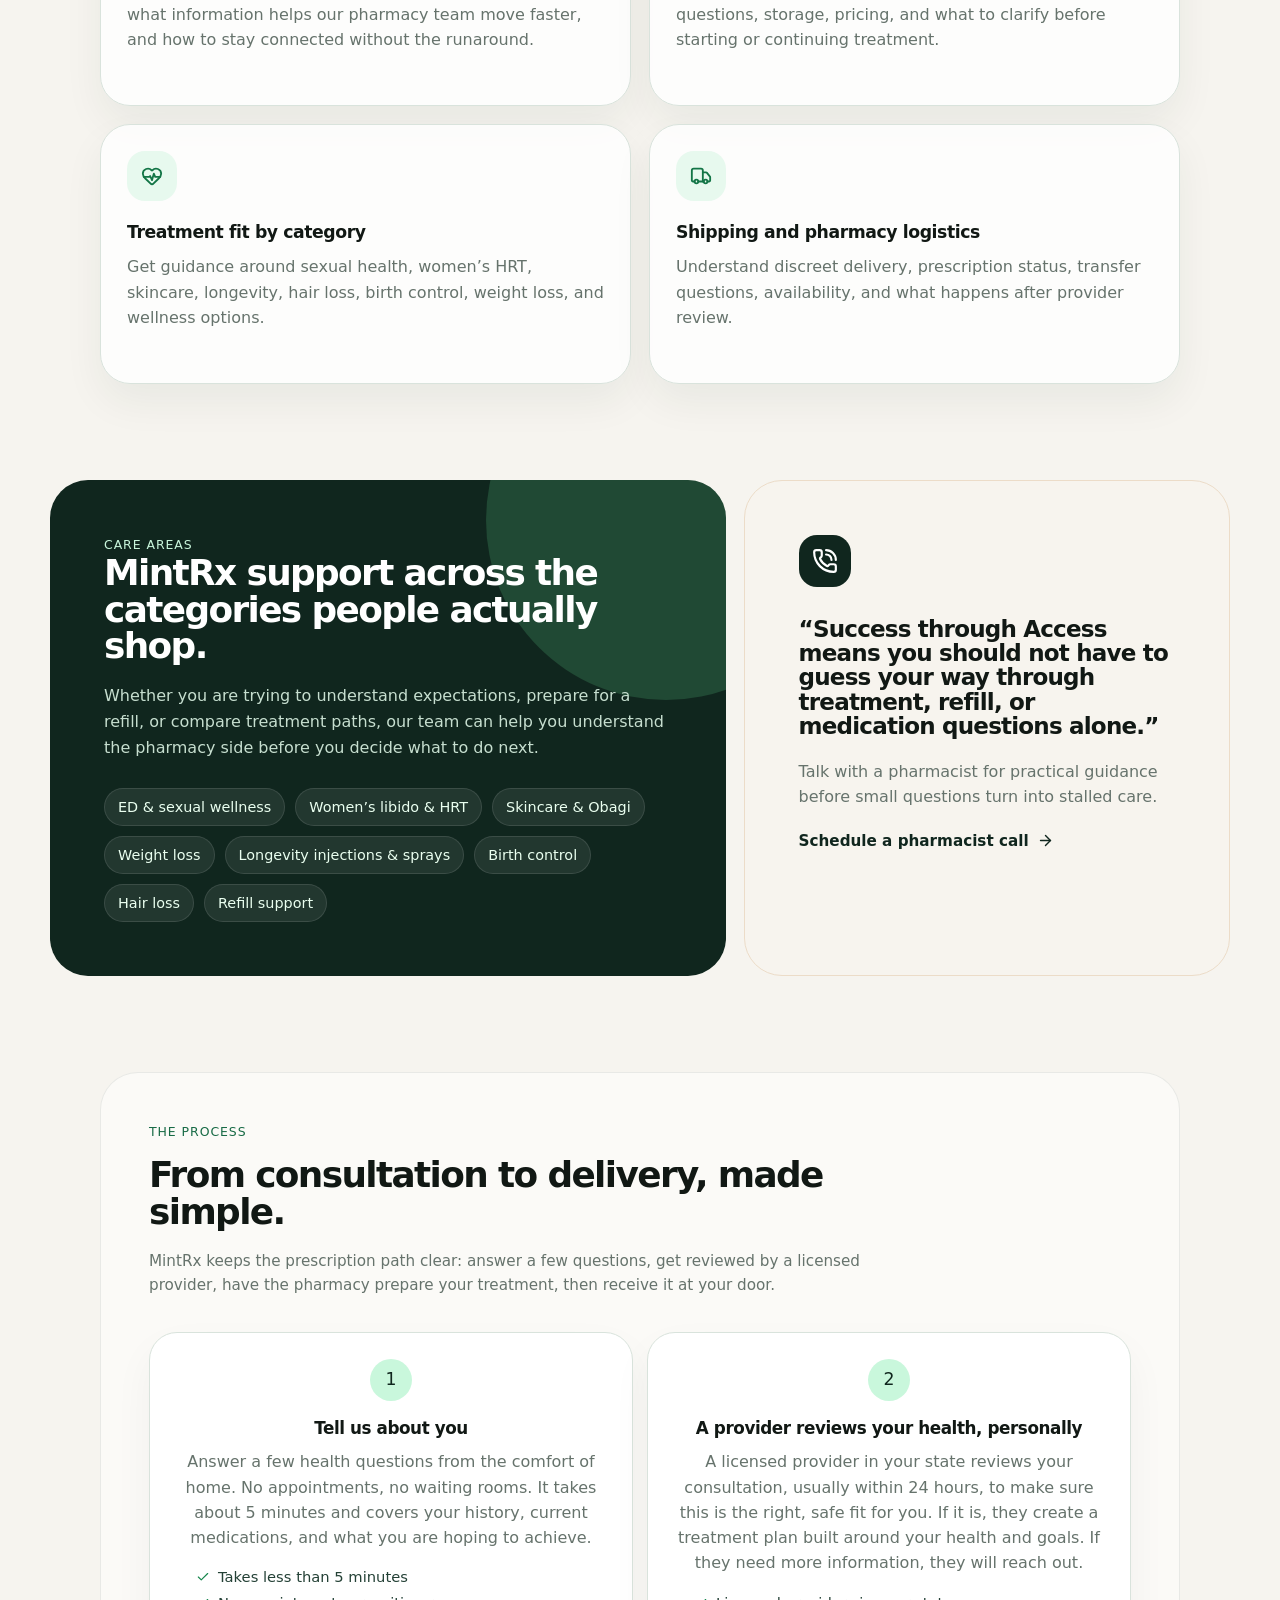
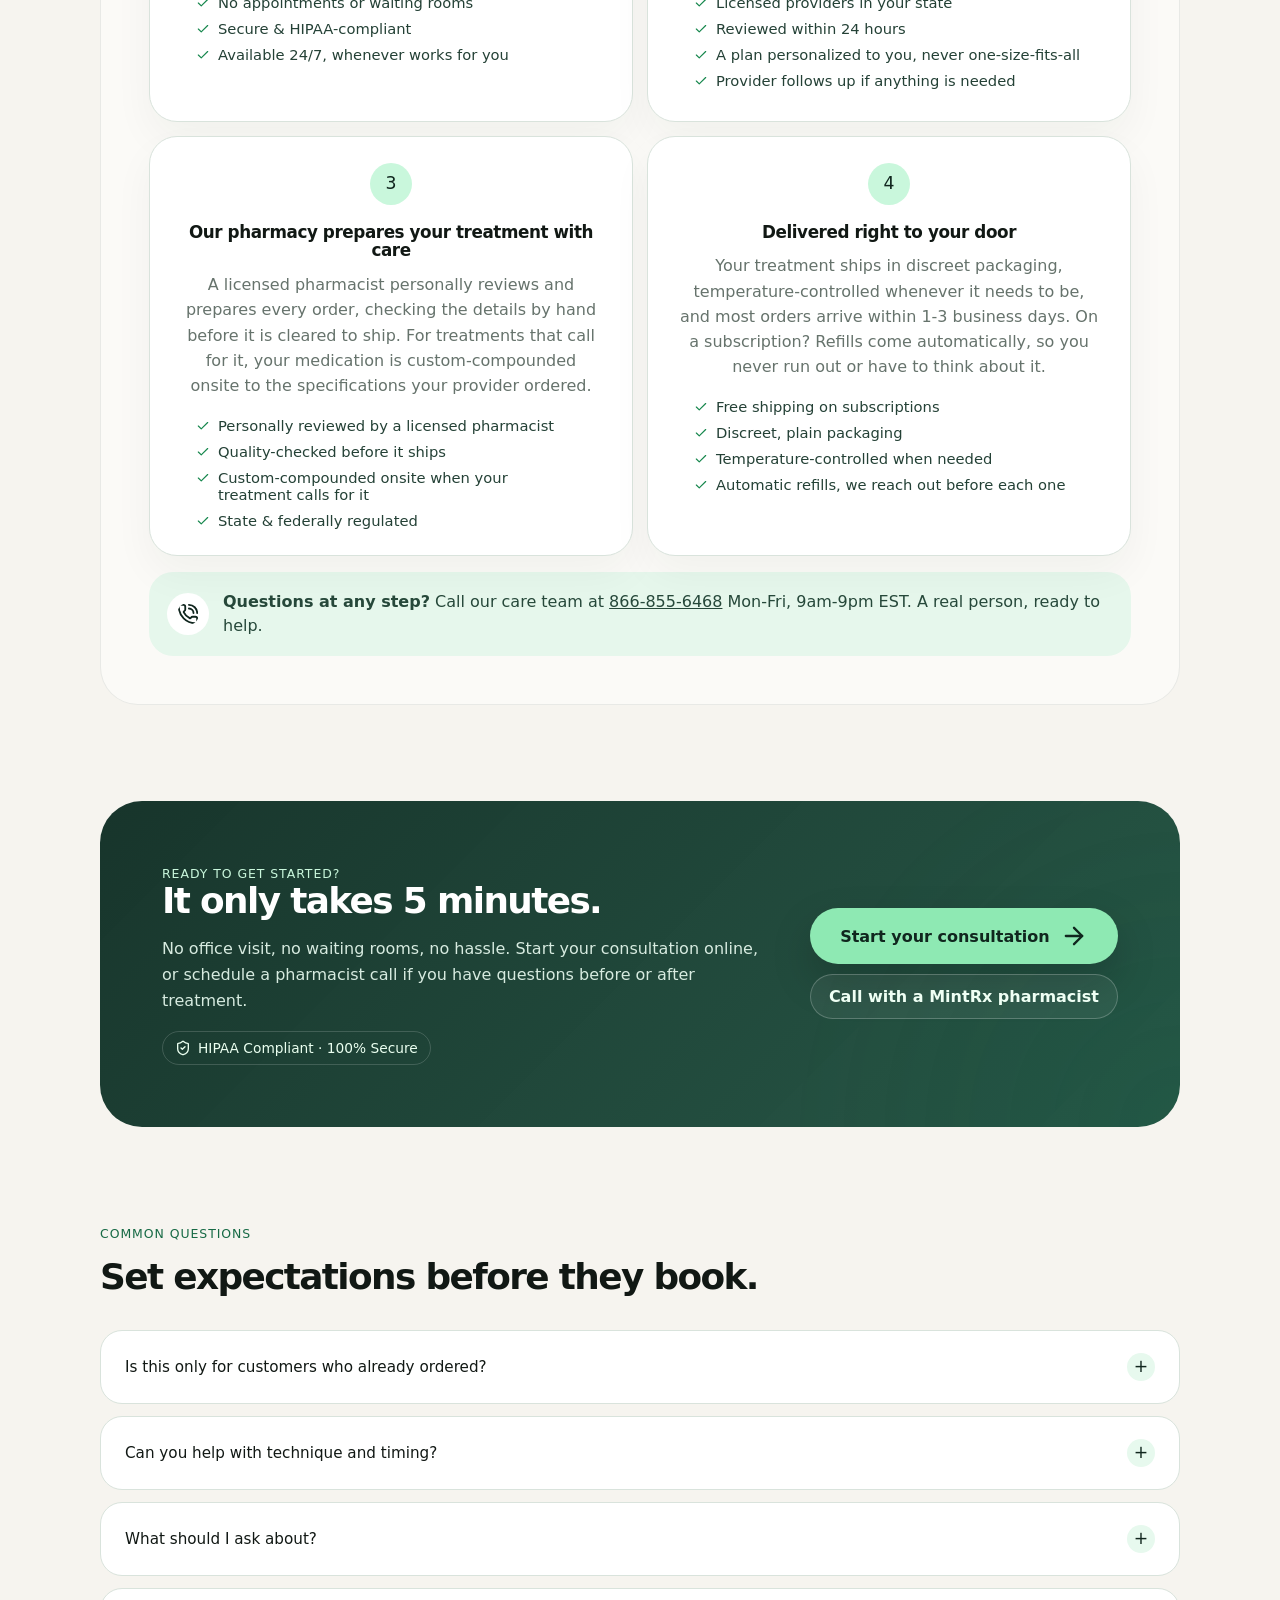
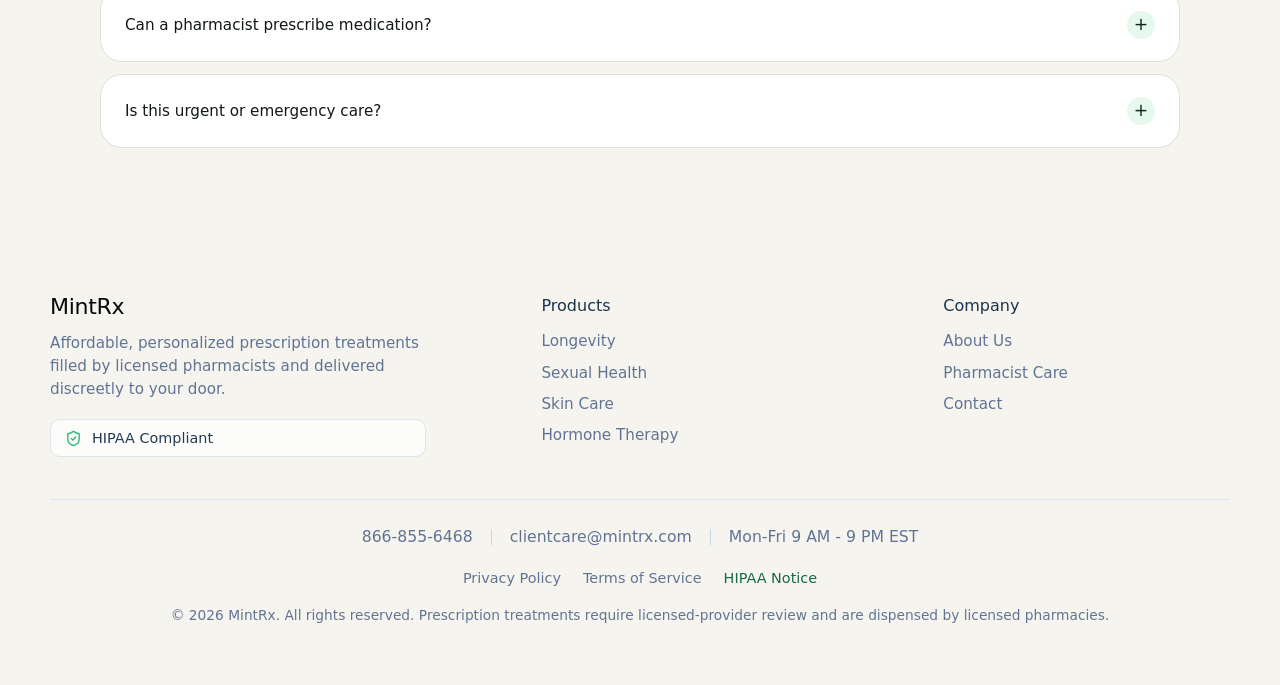
==== commit 21dc7d62: "Deploy clickable pharmacist CTA" ====
--- a/index.html
+++ b/index.html
@@ -5,8 +5,8 @@
     <meta name="viewport" content="width=device-width, initial-scale=1.0" />
     <meta name="description" content="Talk to a MintRx pharmacist before your next refill. Learn what you can ask, how it works, and how to schedule pharmacy support." />
     <title>Talk to a Pharmacist | MintRx</title>
-    <script type="module" crossorigin src="./assets/main-X_YhMo0c.js"></script>
-    <link rel="stylesheet" crossorigin href="./assets/main-bNIAYGxS.css">
+    <script type="module" crossorigin src="./assets/main-Bp_MjuWR.js"></script>
+    <link rel="stylesheet" crossorigin href="./assets/main-BFszNsQW.css">
   </head>
   <body>
     <div id="root"></div>
--- a/assets/main-BFszNsQW.css
+++ b/assets/main-BFszNsQW.css
@@ -0,0 +1 @@
+@font-face{font-family:Poppins;font-style:normal;font-weight:300;font-display:swap;src:url(https://www.mintrx.com/_next/static/media/4c285fdca692ea22-s.p.woff2)format("woff2")}@font-face{font-family:Poppins;font-style:normal;font-weight:400;font-display:swap;src:url(https://www.mintrx.com/_next/static/media/eafabf029ad39a43-s.p.woff2)format("woff2")}@font-face{font-family:Poppins;font-style:normal;font-weight:500;font-display:swap;src:url(https://www.mintrx.com/_next/static/media/8888a3826f4a3af4-s.p.woff2)format("woff2")}@font-face{font-family:Poppins;font-style:normal;font-weight:600;font-display:swap;src:url(https://www.mintrx.com/_next/static/media/0484562807a97172-s.p.woff2)format("woff2")}@font-face{font-family:Poppins;font-style:normal;font-weight:700;font-display:swap;src:url(https://www.mintrx.com/_next/static/media/b957ea75a84b6ea7-s.p.woff2)format("woff2")}:root{--mint:#8ee9b3;--mint-2:#c9f7dc;--mint-soft:#e7f9ee;--deep:#10261e;--deep-2:#18362b;--ink:#111814;--muted:#66736c;--line:#d9e3dc;--cream:#f7f4ee;--sand:#eee5d7;--white:#fff;--shadow:0 24px 70px #10261e1a;font-family:Poppins,system-ui,-apple-system,BlinkMacSystemFont,Segoe UI,sans-serif}*{box-sizing:border-box}html{scroll-behavior:smooth}body{color:var(--ink);background:#f6f4ef;margin:0;font-weight:400}a{color:inherit;text-decoration:none}main{overflow:hidden}.site-header{z-index:5;background:#fff;border-bottom:1px solid #eef2f6;grid-template-columns:auto 1fr auto;align-items:center;gap:clamp(22px,4vw,54px);width:100%;min-height:70px;padding:0 30px;display:grid;position:relative}.logo{color:#050907;letter-spacing:-.014em;align-items:center;font-size:1.62rem;font-weight:500;line-height:1;display:inline-flex}.logo img{width:128px;height:auto;display:block}nav{color:#213047;justify-content:center;align-items:center;gap:clamp(12px,2vw,28px);font-size:.98rem;font-weight:500;display:flex}nav a{border:0;border-radius:0;align-items:center;min-height:70px;padding:0 2px;display:inline-flex;position:relative}nav a:after{content:"";transform-origin:0;background:#36bd8a;height:2px;transition:transform .2s;position:absolute;bottom:0;left:0;right:0;transform:scaleX(0)}nav a:hover,nav a.active{color:#071610}nav a:hover:after,nav a.active:after{transform:scaleX(1)}.header-actions{align-items:center;gap:10px;display:flex}.search-pill,.cart-button,.login-button{min-height:44px;font:inherit;border-radius:999px;justify-content:center;align-items:center;font-size:.94rem;font-weight:500;transition:border-color .2s,background .2s,color .2s,transform .2s;display:inline-flex}.search-pill,.cart-button{color:#667493;background:#fff;border:1px solid #dce5ee}.search-pill{gap:9px;min-width:182px;padding:0 16px}.search-pill svg{color:#168f67}.cart-button{color:#213047;width:44px;padding:0}.login-button{color:#062017;background:#36bd8a;border:1px solid #36bd8a;padding:0 22px;font-weight:600;box-shadow:0 8px 18px #36bd8a2e}.search-pill:hover,.cart-button:hover{color:#213047;border-color:#36bd8a}.login-button:hover{background:#58cba0;transform:translateY(-1px)}.top-strip{color:#fff;letter-spacing:.01em;background:#10261e;justify-content:center;align-items:center;gap:5px;min-height:36px;padding:.55rem 1rem;font-size:.88rem;font-weight:500;display:flex}.top-strip strong{color:#8ee9b3}.top-strip a{color:#fff;text-underline-offset:3px;text-decoration:underline}.hero{grid-template-columns:minmax(0,1.05fr) minmax(330px,.72fr);align-items:center;gap:46px;width:min(1080px,100% - 32px);margin:44px auto 66px;display:grid}.hero-copy{position:relative}.hero-tagline{color:#176a45;letter-spacing:.065em;text-transform:uppercase;background:#5fd58a26;border:1px solid #166a4524;border-radius:999px;margin:0 0 18px;padding:8px 13px;font-size:.78rem;font-weight:500;display:inline-flex}.hero .hero-tagline{color:#2d7659;letter-spacing:.18em;text-transform:uppercase;background:0 0;border:0;border-left:4px solid #3eb489;border-radius:0;width:fit-content;margin:0 0 18px;padding:0 0 0 13px;font-size:clamp(.875rem,1.15vw,1rem);font-weight:600;line-height:1.2;display:block}.section-kicker{color:#176a45;text-transform:uppercase;letter-spacing:.075em;align-items:center;gap:8px;margin:0 0 18px;font-size:.78rem;font-weight:500;display:inline-flex}h1,h2,h3,p{margin-top:0}h1,h2,blockquote,h3{font-weight:600}h1{letter-spacing:-.052em;color:#071610;max-width:720px;margin-bottom:24px;font-size:clamp(2.05rem,3.6vw,3.15rem);line-height:1.02}.lede{color:#32493e;max-width:720px;margin-bottom:32px;font-size:clamp(.98rem,1.3vw,1.125rem);line-height:1.55}.hero-actions,.trust-row{flex-wrap:wrap;align-items:center;gap:12px;display:flex}.button{border-radius:999px;justify-content:center;align-items:center;gap:10px;min-height:48px;padding:12px 18px;font-weight:600;transition:transform .2s,box-shadow .2s,background .2s;display:inline-flex}.button:hover{transform:translateY(-2px)}.primary{background:var(--deep);color:#fff;box-shadow:0 18px 40px #09281f38}.secondary{color:var(--deep);background:#ffffffb3;border:1px solid #b9d8c4}.big{padding:14px 21px}.trust-row{color:#375447;margin-top:20px;font-size:.92rem;font-weight:500}.trust-row span{align-items:center;gap:6px;display:inline-flex}.trust-row svg{color:#16874d}.hero-card{color:#fff;box-shadow:var(--shadow);background:radial-gradient(circle at 112% -12%,#bdf2d057,#0000 15rem),linear-gradient(155deg,#143d32,#071811 70%);border-radius:32px;padding:30px 22px 22px;position:relative}.hero-card:after{content:"";pointer-events:none;z-index:0;border:1px solid #ffffff1a;border-radius:26px;position:absolute;inset:18px}.hero-card>*{z-index:1;position:relative}.consult-card{text-align:center;max-width:460px;margin:0 auto 26px}.micro{color:var(--mint-2);text-transform:uppercase;letter-spacing:.075em;margin-bottom:8px;font-size:.75rem;font-weight:500}.consult-card h2{letter-spacing:-.045em;margin:0;font-size:clamp(1.35rem,2.25vw,1.85rem);line-height:1.03}.consult-subcopy{color:#d7ebe0;max-width:390px;margin:16px auto 0;font-size:.98rem;line-height:1.55}.question-list{gap:10px;margin:26px 0;display:grid}.question-list span{color:#effff4;background:#ffffff14;border:1px solid #ffffff17;border-radius:18px;padding:13px 15px}.mini-schedule{color:var(--deep);background:#fff;border-radius:22px;grid-template-columns:34px 1fr;align-items:start;gap:12px;padding:16px;text-decoration:none;transition:transform .2s,box-shadow .2s;display:grid}.mini-schedule:hover{transform:translateY(-2px);box-shadow:0 18px 38px #0000002e}.mini-schedule small{color:#617068;margin-top:3px;display:block}.angle-band{background:linear-gradient(120deg,#e9fff0,#fff 55%,#f8efe2);border:1px solid #166a451f;border-radius:40px;grid-template-columns:1fr .72fr;align-items:center;gap:48px;width:min(1180px,100% - 32px);margin:0 auto 84px;padding:clamp(28px,5vw,58px);display:grid}.angle-band>div{flex-direction:column;justify-content:center;display:flex}.angle-band h2,.section-heading h2,.dark-panel h2,.schedule-section h2{letter-spacing:-.045em;margin-bottom:0;font-size:clamp(1.55rem,2.8vw,2.45rem);line-height:1.03}.vow-points{align-self:center;gap:14px;display:grid}.vow-points p{color:#244136;margin:0;font-size:1.02rem;font-weight:600;line-height:1.35}.vow-points ul{gap:10px;margin:0;padding:0;list-style:none;display:grid}.vow-points li{color:#40584d;grid-template-columns:22px 1fr;align-items:start;gap:10px;font-size:.98rem;line-height:1.45;display:grid}.vow-points svg{color:#16874d;background:#dff7e8;border-radius:50%;width:22px;height:22px;padding:4px}.section{width:min(1080px,100% - 32px);margin:0 auto 96px}.section-heading{max-width:780px;margin-bottom:34px}.section-heading p:not(.section-kicker){color:var(--muted);margin-top:18px;font-size:.95rem;line-height:1.6}.compact{max-width:670px}.topic-grid{grid-template-columns:repeat(2,1fr);gap:18px;display:grid}.topic-card{border:1px solid var(--line);background:#ffffffd1;border-radius:30px;min-height:260px;padding:26px;box-shadow:0 18px 40px #0c2d220f}.topic-icon{background:var(--mint-soft);color:#137546;border-radius:18px;place-items:center;width:50px;height:50px;margin-bottom:22px;display:grid}.topic-card h3{letter-spacing:-.025em;margin-bottom:12px;font-size:1.08rem;line-height:1.12}.topic-card p,.step p,details p,footer p,.dark-panel p,.quote-panel p,.schedule-section p{color:var(--muted);margin-bottom:0;line-height:1.6}.split-section{grid-template-columns:1fr .72fr;gap:18px;width:min(1180px,100% - 32px);margin:0 auto 96px;display:grid}.dark-panel,.quote-panel{border-radius:38px;padding:clamp(28px,5vw,54px)}.dark-panel{background:var(--deep);color:#fff;position:relative;overflow:hidden}.dark-panel:before{content:"";background:#5fd58a33;border-radius:50%;width:360px;height:360px;position:absolute;top:-140px;right:-120px}.dark-panel .section-kicker{color:var(--mint-2)}.dark-panel h2{margin-bottom:18px;position:relative}.dark-panel p{color:#c6decf;position:relative}.category-pills{flex-wrap:wrap;gap:10px;margin-top:28px;display:flex;position:relative}.category-pills span{color:#eafff0;background:#ffffff14;border:1px solid #ffffff1c;border-radius:999px;padding:10px 13px;font-size:.9rem;font-weight:500}.quote-panel{background:var(--cream);color:inherit;border:1px solid #ecdcc8;text-decoration:none;transition:transform .2s,border-color .2s,box-shadow .2s}.quote-panel:hover{border-color:#b9d8c4;transform:translateY(-2px);box-shadow:0 22px 52px #10261e17}.quote-icon{background:var(--deep);color:#fff;border-radius:18px;width:52px;height:52px;margin-bottom:26px;padding:13px}blockquote{letter-spacing:-.035em;margin:0 0 20px;font-size:clamp(1.2rem,1.8vw,1.62rem);font-weight:600;line-height:1.06}.quote-cta{color:var(--deep);align-items:center;gap:8px;margin-top:22px;font-size:.95rem;font-weight:600;display:inline-flex}.quote-cta svg{transition:transform .2s}.quote-panel:hover .quote-cta svg{transform:translate(3px)}.process-section{background:#fbfaf7;border:1px solid #10261e14;border-radius:38px;padding:clamp(28px,4vw,48px)}.process-heading{max-width:760px}.treatment-steps{grid-template-columns:repeat(2,1fr);gap:14px;display:grid}.treatment-step{border:1px solid var(--line);text-align:center;background:#fff;border-radius:28px;flex-direction:column;align-items:center;gap:18px;min-height:390px;padding:26px 30px;display:flex;box-shadow:0 18px 42px #10261e0b}.step-number{width:42px;height:42px;color:var(--deep);background:var(--mint-2);border-radius:50%;place-items:center;font-size:1.08rem;font-weight:500;line-height:1;display:grid}.treatment-step h3{letter-spacing:-.025em;margin-bottom:12px;font-size:clamp(1.05rem,1.25vw,1.2rem);line-height:1.12}.treatment-step p{color:var(--muted);margin-bottom:18px;line-height:1.58}.treatment-step ul{text-align:left;gap:9px;width:min(100%,390px);margin:0 auto;padding:0;list-style:none;display:grid}.treatment-step li{color:#244136;align-items:flex-start;gap:8px;font-size:.92rem;font-weight:500;display:flex}.treatment-step li svg{color:#16874d;flex:none;margin-top:2px}.care-note{color:#17372b;background:#e6f7ec;border-radius:24px;grid-template-columns:42px 1fr;align-items:center;gap:14px;margin-top:16px;padding:18px;display:grid}.care-note svg{width:42px;height:42px;color:var(--deep);background:#fff;border-radius:50%;padding:10px}.care-note p{color:#26483a;margin:0;line-height:1.5}.care-note a{font-weight:500;text-decoration:underline}.schedule-section{color:#fff;background:linear-gradient(135deg,#09281ff0,#164b3aeb),radial-gradient(circle at 100% 100%,#5fd58a80,#0000 25rem);border-radius:42px;justify-content:space-between;align-items:center;gap:34px;width:min(1080px,100% - 32px);margin:0 auto 96px;padding:clamp(30px,5vw,62px);display:flex}.schedule-section .section-kicker{color:var(--mint-2)}.schedule-section h2{margin-bottom:16px}.schedule-section p{color:#d7ebe0;max-width:720px}.secure-line{color:#eafff0;border:1px solid #ffffff29;border-radius:999px;align-items:center;gap:7px;margin-top:18px;padding:8px 12px;font-size:.86rem;font-weight:500;display:inline-flex}.schedule-actions{flex-direction:column;flex-shrink:0;gap:10px;display:flex}.schedule-button{background:var(--mint);color:var(--deep);white-space:nowrap;box-shadow:0 18px 42px #0000002e}.schedule-secondary{color:#effff4;white-space:nowrap;background:#ffffff0f;border:1px solid #ffffff38;min-height:44px}.schedule-button svg{width:28px;height:28px}.faq-list{gap:12px;display:grid}details{border:1px solid var(--line);background:#fff;border-radius:22px;padding:0;overflow:hidden}summary{cursor:pointer;justify-content:space-between;align-items:center;gap:18px;padding:22px 24px;font-size:.95rem;font-weight:500;list-style:none;display:flex}summary::-webkit-details-marker{display:none}summary:after{content:"+";width:28px;height:28px;color:var(--deep);background:var(--mint-soft);border-radius:50%;flex:0 0 28px;place-items:center;font-size:1.08rem;line-height:1;display:grid}details[open] summary:after{content:"-"}details p{padding:0 24px 22px}.contact-hero{text-align:center;width:min(900px,100% - 32px);margin:34px auto 26px}.contact-hero .hero-tagline{color:#16875f;letter-spacing:.115em;background:0 0;border:0;border-radius:0;margin-left:auto;margin-right:auto;padding:0;font-size:.95rem;font-weight:600}.contact-hero h1{letter-spacing:-.052em;max-width:none;margin-bottom:12px;font-size:clamp(2.05rem,3.6vw,3.15rem)}.contact-hero p:not(.hero-tagline){color:#32493e;max-width:660px;margin:0 auto;font-size:clamp(1rem,1.5vw,1.12rem);line-height:1.5}.contact-layout{grid-template-columns:minmax(0,1.08fr) minmax(320px,.72fr);align-items:start;gap:18px;width:min(1180px,100% - 32px);margin:0 auto 72px;display:grid}.contact-form,.support-card{border:1px solid #10261e1a;box-shadow:0 18px 48px #10261e11}.contact-form{background:radial-gradient(circle at 100% 0,#8ee9b32e,#0000 16rem),#fff;border-radius:30px;padding:clamp(22px,3vw,32px)}.form-card-heading{margin-bottom:18px}.form-card-heading h2{color:var(--deep);letter-spacing:-.045em;margin-bottom:8px;font-size:clamp(1.35rem,2.05vw,1.75rem);line-height:1.03}.form-card-heading p:not(.section-kicker){color:var(--muted);font-size:.95rem;line-height:1.45}.contact-form label{gap:6px;margin-bottom:11px;display:grid}.contact-form label span{color:#244136;letter-spacing:.02em;font-size:.82rem;font-weight:500}.contact-form input,.contact-form select,.contact-form textarea{width:100%;color:var(--ink);font:inherit;background:#fbfaf7;border:1px solid #cfe0d6;border-radius:14px;outline:none;padding:11px 13px;font-size:.94rem;transition:border-color .2s,box-shadow .2s,background .2s}.contact-form textarea{resize:vertical;min-height:118px}.contact-form input:focus,.contact-form select:focus,.contact-form textarea:focus{background:#fff;border-color:#46b47f;box-shadow:0 0 0 4px #46b47f24}.privacy-note,.form-reassurance{color:#176a45;align-items:flex-start;gap:8px;font-size:.86rem;font-weight:500;display:flex}.privacy-note{color:#315545;background:#f1fff6;border:1px solid #166a4521;border-radius:14px;margin:-1px 0 10px;padding:10px 12px;line-height:1.42}.form-reassurance{align-items:center;margin:7px 0 14px}.privacy-note svg,.form-reassurance svg{color:#16874d;flex:none}.contact-submit{cursor:pointer;border:0}.contact-sidebar{gap:10px;display:grid}.support-card{text-align:center;background:#ffffffdb;border-radius:18px;flex-direction:column;align-items:center;gap:8px;padding:14px 16px;display:flex}.support-card>svg{background:var(--mint-soft);color:#137546;border-radius:11px;width:30px;height:30px;padding:8px}.support-card h3{color:var(--deep);letter-spacing:-.025em;margin-bottom:3px;font-size:.92rem}.support-card p,.support-card li{color:var(--muted);font-size:.8rem;line-height:1.38}.support-card a{color:#176a45;justify-content:center;margin-bottom:3px;font-weight:500;display:inline-flex}.call-card{background:radial-gradient(circle at 100% 0,#8ee9b33d,#0000 10rem),#fff}.call-card a{color:var(--deep);font-size:.98rem}.quick-card p+p{margin-top:6px}.response-card{background:linear-gradient(135deg,#10261e,#18362b);border-color:#ffffff1f}.response-card>svg{color:var(--mint-2);background:#ffffff1a}.response-card h3,.response-card li,.response-card p{color:#eafff0}.response-card ul{text-align:center;gap:5px;margin:6px 0 0;padding:0;list-style:none;display:grid}.human-note{background:#ffffff14;border:1px solid #ffffff1a;border-radius:13px;margin-top:8px;padding:9px;font-weight:500}.callback-card{background:#f1fff6;border-style:dashed;border-color:#46b47f}.emergency-card{background:#fff0f0;border-color:#f3b2b2;grid-template-columns:38px 1fr}.emergency-card>svg{color:#c53939;background:#ffe0e0}.emergency-card p{color:#a02f2f;font-weight:500}.site-footer{color:#19334c;width:min(1180px,100% - 32px);margin:0 auto 34px;padding:clamp(30px,5vw,52px) 0 26px}.footer-main{grid-template-columns:minmax(260px,1.05fr) minmax(160px,.8fr) minmax(160px,.8fr);align-items:start;gap:clamp(44px,9vw,118px);display:grid}.footer-wordmark{color:#060b08;letter-spacing:-.015em;margin-bottom:14px;font-size:1.38rem;font-weight:500;line-height:1;display:inline-flex}.footer-brand p{color:#617493;max-width:390px;margin-bottom:18px;font-size:.95rem;line-height:1.52}.footer-compliance{color:#263955;background:#ffffffb8;border:1px solid #dce5ee;border-radius:10px;align-items:center;gap:10px;width:min(100%,385px);min-height:38px;padding:9px 14px;font-size:.9rem;font-weight:500;display:flex}.footer-compliance svg{color:#31b67b}.footer-links{gap:14px;display:grid}.footer-links h3{color:#19334c;margin-bottom:4px;font-size:1rem;font-weight:500}.footer-links a{color:#617493;font-size:.95rem;line-height:1.15;transition:color .2s}.footer-links a:hover,.footer-contact-row a:hover,.footer-legal-links a:hover{color:#176a45}.footer-divider{background:#dce5ee;height:1px;margin:42px 0 24px}.footer-contact-row,.footer-legal-links{flex-wrap:wrap;justify-content:center;align-items:center;display:flex}.footer-contact-row{color:#617493;gap:18px;font-size:.98rem}.footer-contact-row a,.footer-contact-row p{color:#617493;margin:0}.footer-contact-row span{background:#cad7e5;width:1px;height:16px}.footer-legal-links{gap:22px;margin-top:20px}.footer-legal-links a{color:#617493;font-size:.9rem}.footer-legal-links a:nth-child(3){color:#176a45}.footer-disclaimer{color:#617493;text-align:center;margin:20px auto 0;font-size:.86rem;line-height:1.45}@media (width<=940px){.site-header{grid-template-columns:1fr;gap:14px;padding:16px 20px}nav{flex-wrap:wrap;justify-content:center}nav a{min-height:auto;padding:8px 2px}.header-actions{flex-wrap:wrap;justify-content:center}.top-strip{text-align:center;flex-wrap:wrap;gap:4px 7px}.hero,.angle-band,.split-section,.contact-layout{grid-template-columns:1fr}.topic-grid{grid-template-columns:repeat(2,1fr)}.featured-topic{grid-column:span 2}.treatment-steps{grid-template-columns:1fr}.schedule-section{flex-direction:column;align-items:flex-start}.contact-hero{margin-top:42px}.schedule-actions{flex-flow:wrap}}@media (width<=640px){.top-strip{font-size:.68rem}.hero{margin-top:34px}h1{font-size:clamp(2.05rem,12vw,3.15rem)}.hero-card,.dark-panel,.quote-panel,.schedule-section{border-radius:28px}.topic-grid,.treatment-steps{grid-template-columns:1fr}.featured-topic{grid-column:span 1}.treatment-step{min-height:auto}.consult-card{grid-template-columns:1fr}.schedule-actions{flex-direction:column;width:100%}.schedule-actions .button{white-space:normal;width:100%}.contact-form{border-radius:28px}.footer-main{grid-template-columns:1fr;gap:28px}.footer-brand,.footer-brand p,.footer-compliance,.footer-links{text-align:center;margin-left:auto;margin-right:auto}.footer-compliance{justify-content:center}.footer-contact-row{flex-direction:column;gap:10px}.footer-contact-row span{display:none}}@media (prefers-reduced-motion:reduce){html{scroll-behavior:auto}.button{transition:none}.button:hover{transform:none}}
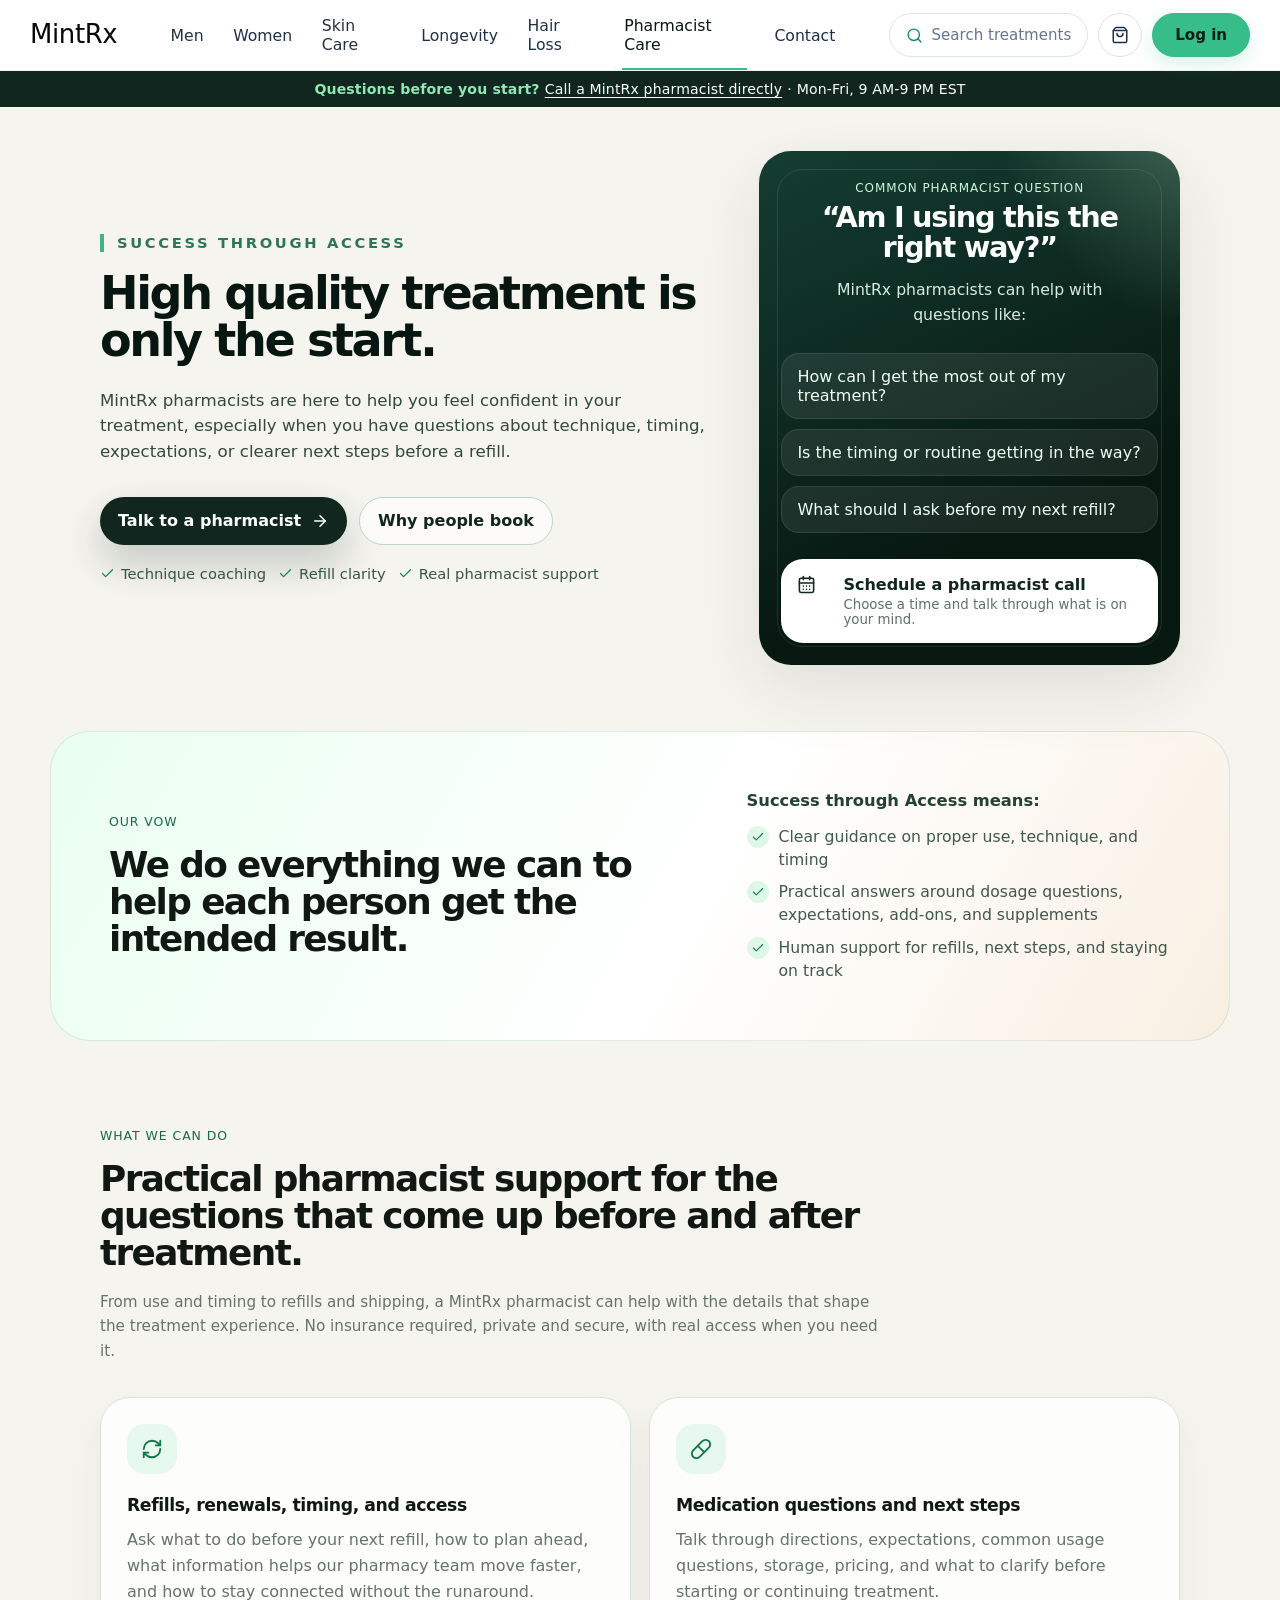
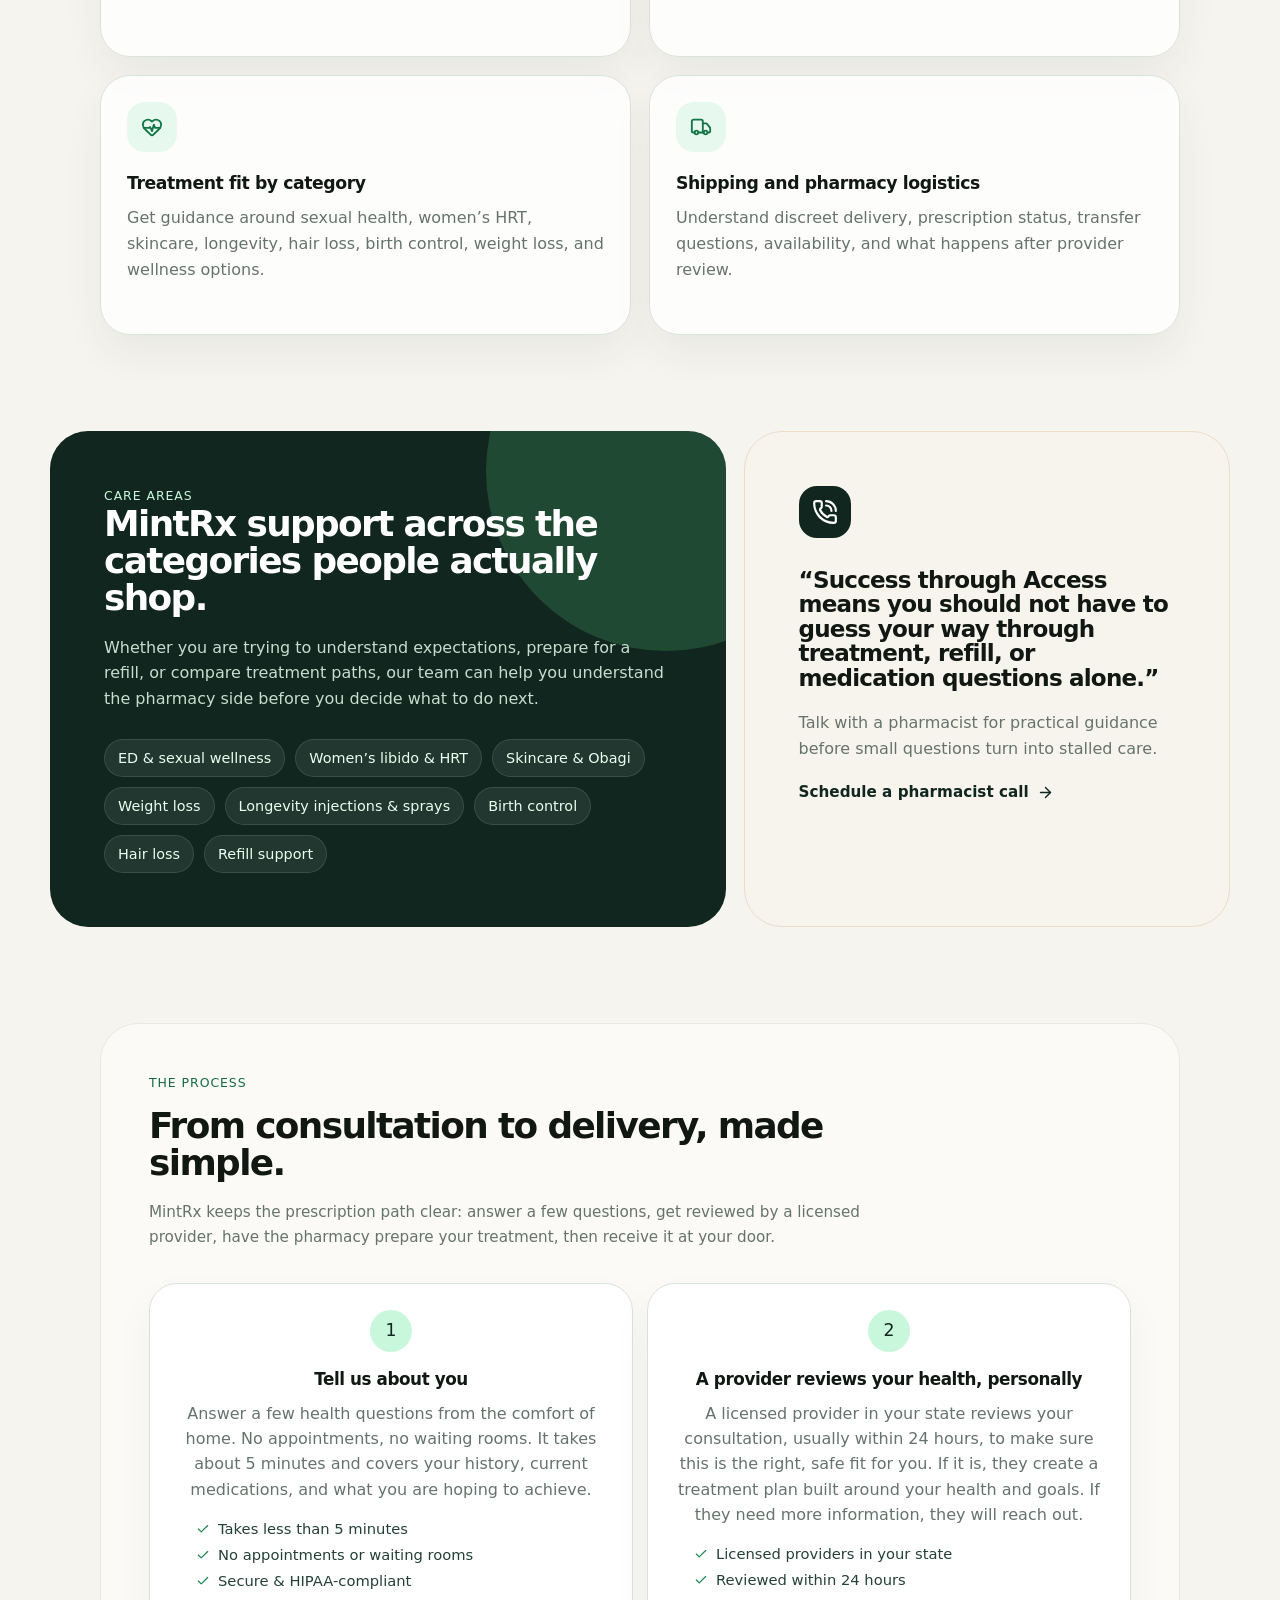
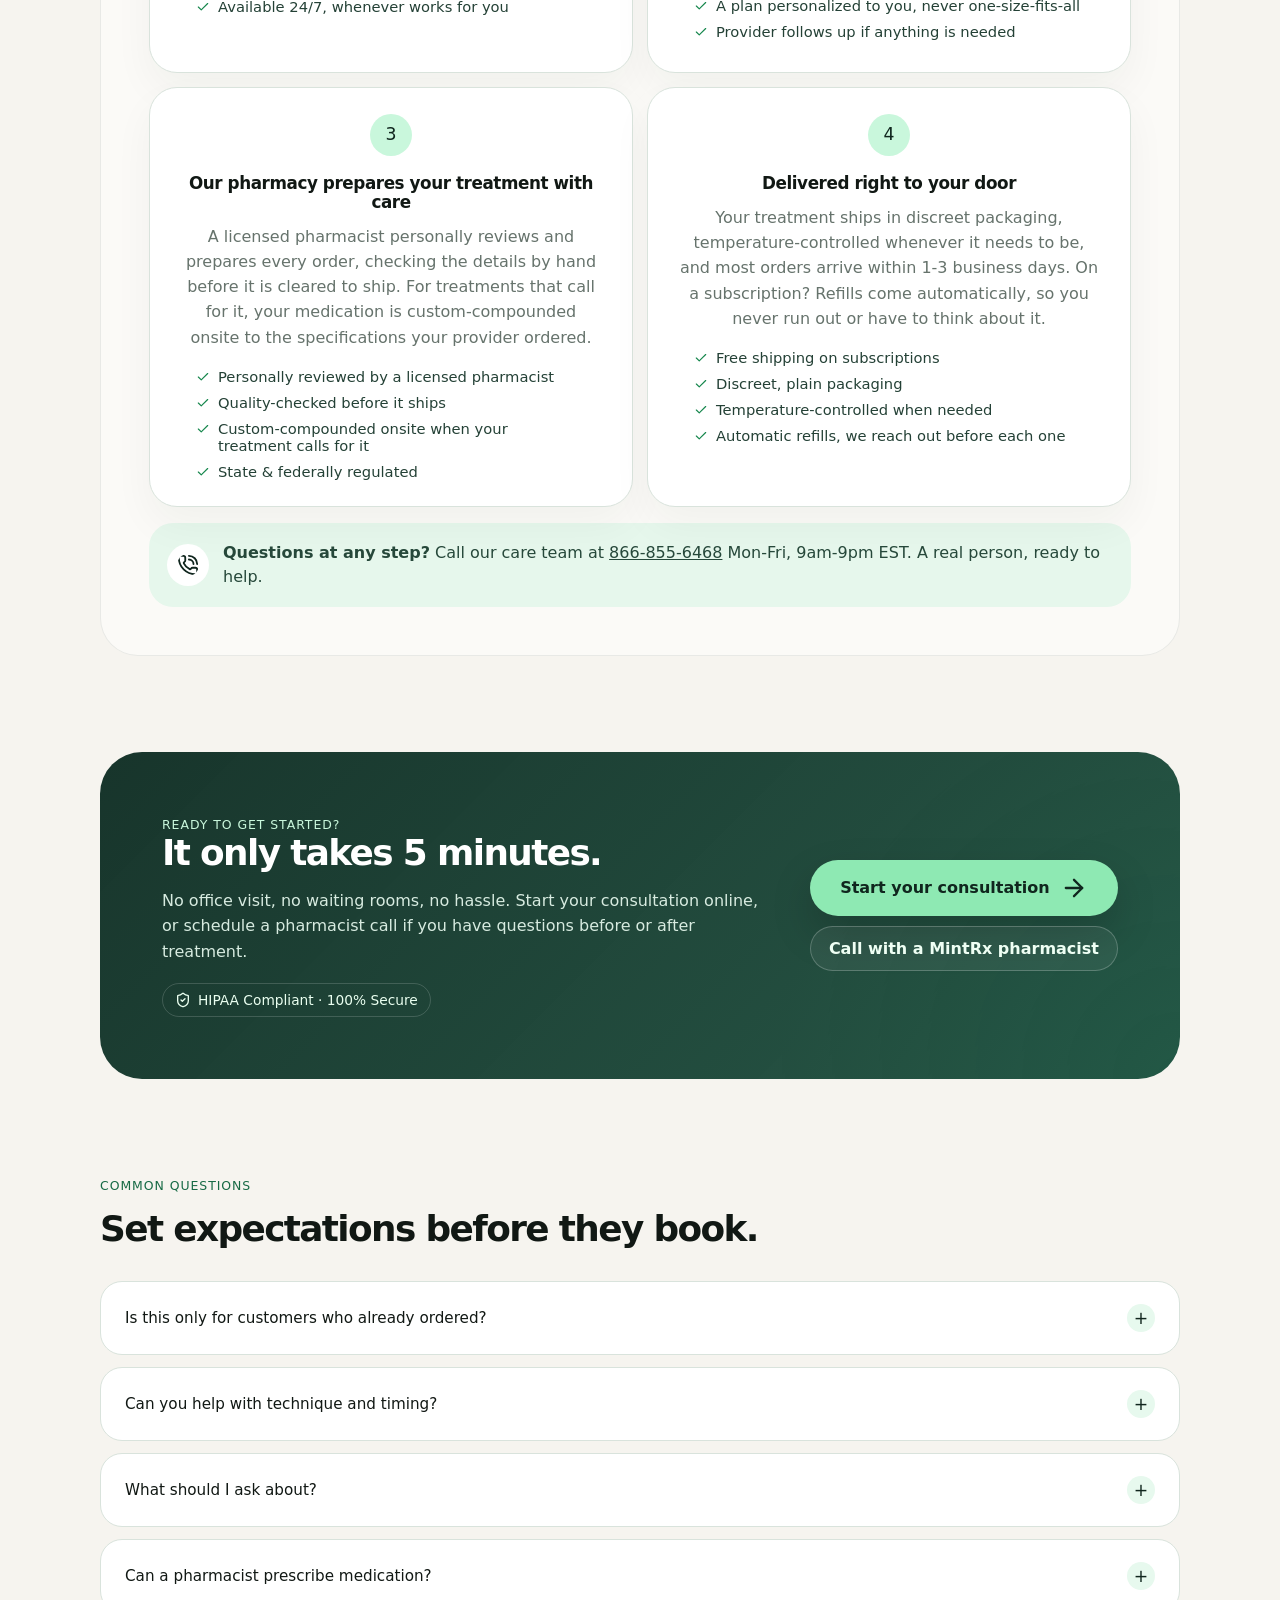
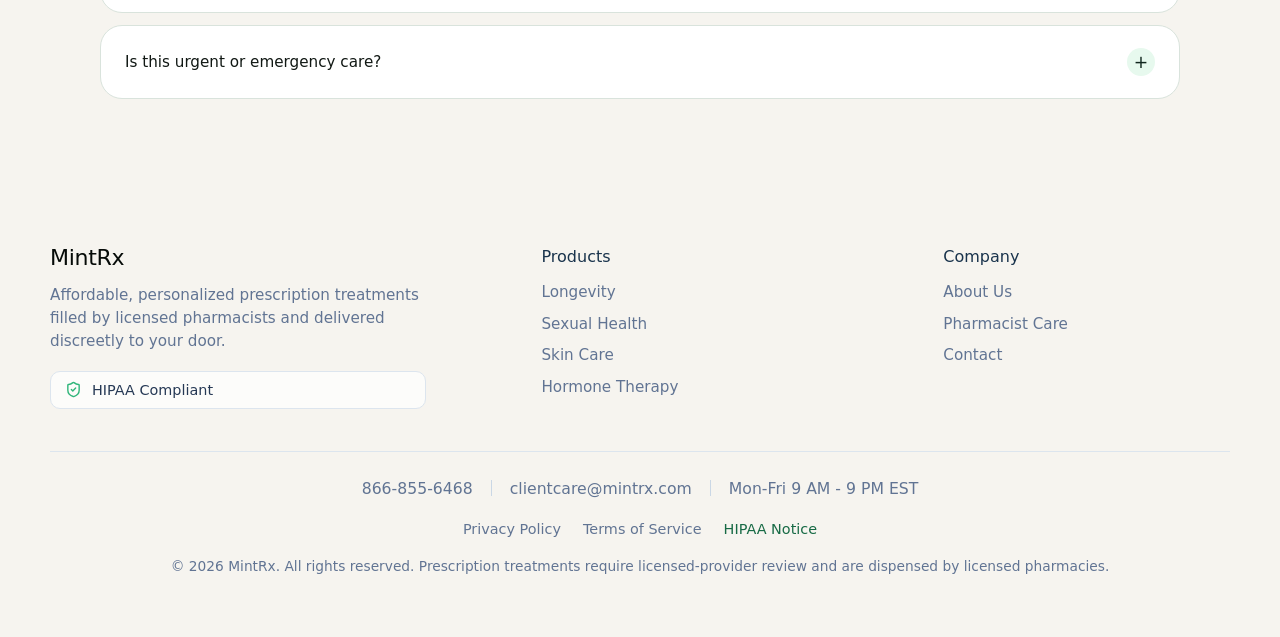
==== commit c573e587: "Deploy tightened pharmacist card copy" ====
--- a/index.html
+++ b/index.html
@@ -5,7 +5,7 @@
     <meta name="viewport" content="width=device-width, initial-scale=1.0" />
     <meta name="description" content="Talk to a MintRx pharmacist before your next refill. Learn what you can ask, how it works, and how to schedule pharmacy support." />
     <title>Talk to a Pharmacist | MintRx</title>
-    <script type="module" crossorigin src="./assets/main-Bp_MjuWR.js"></script>
+    <script type="module" crossorigin src="./assets/main-BtVNi4uy.js"></script>
     <link rel="stylesheet" crossorigin href="./assets/main-BFszNsQW.css">
   </head>
   <body>
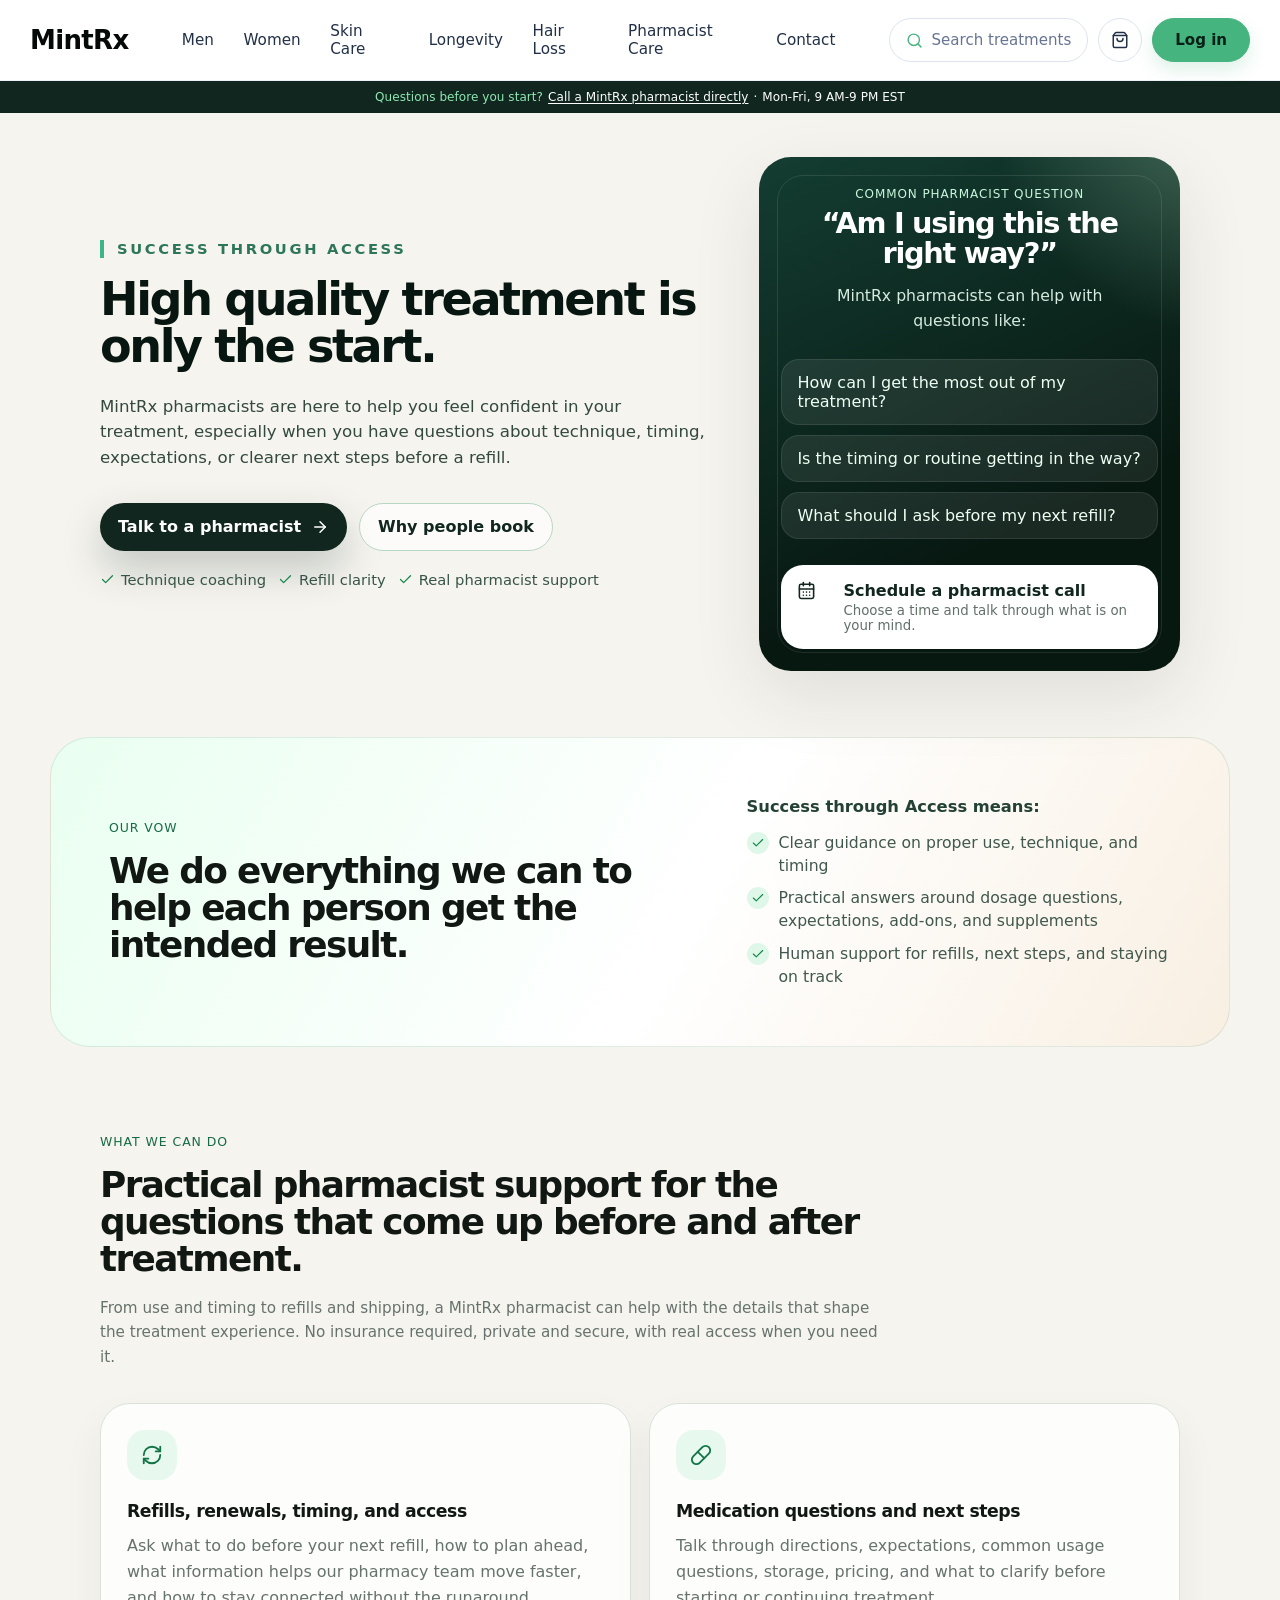
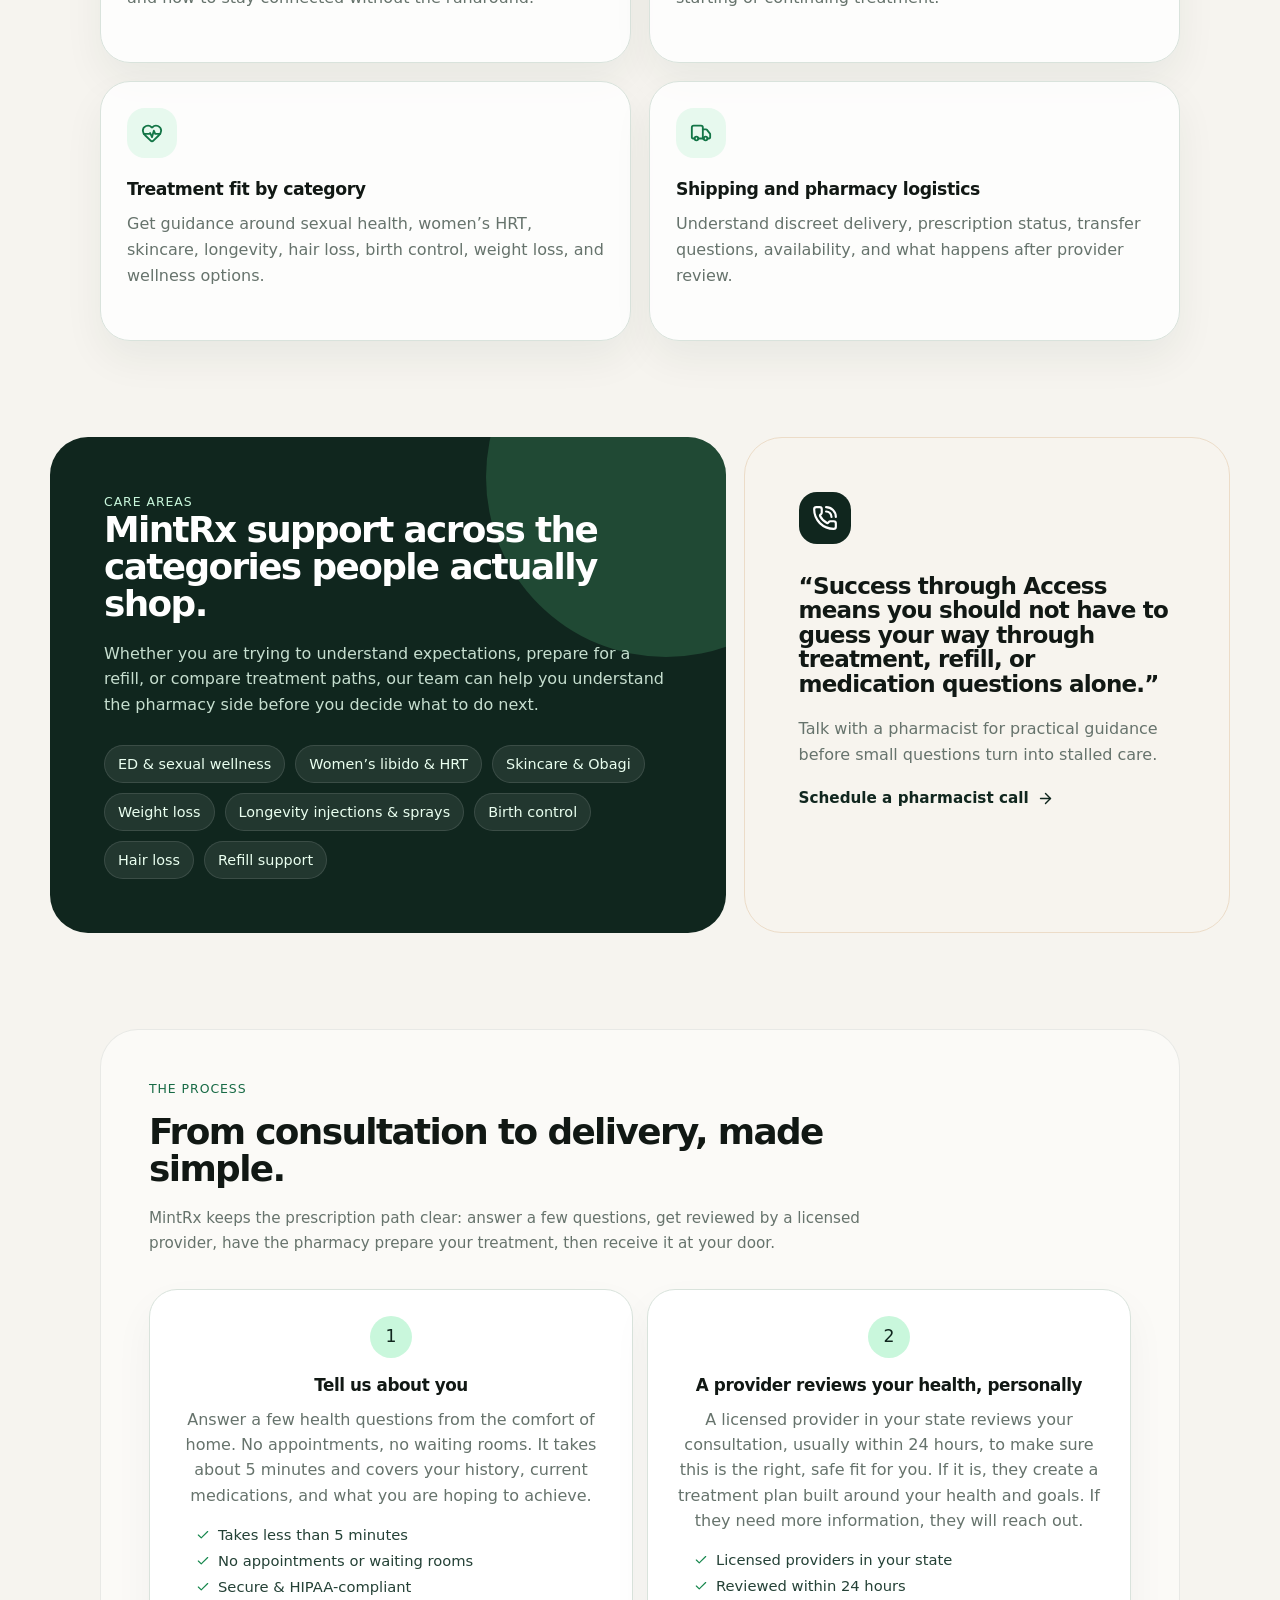
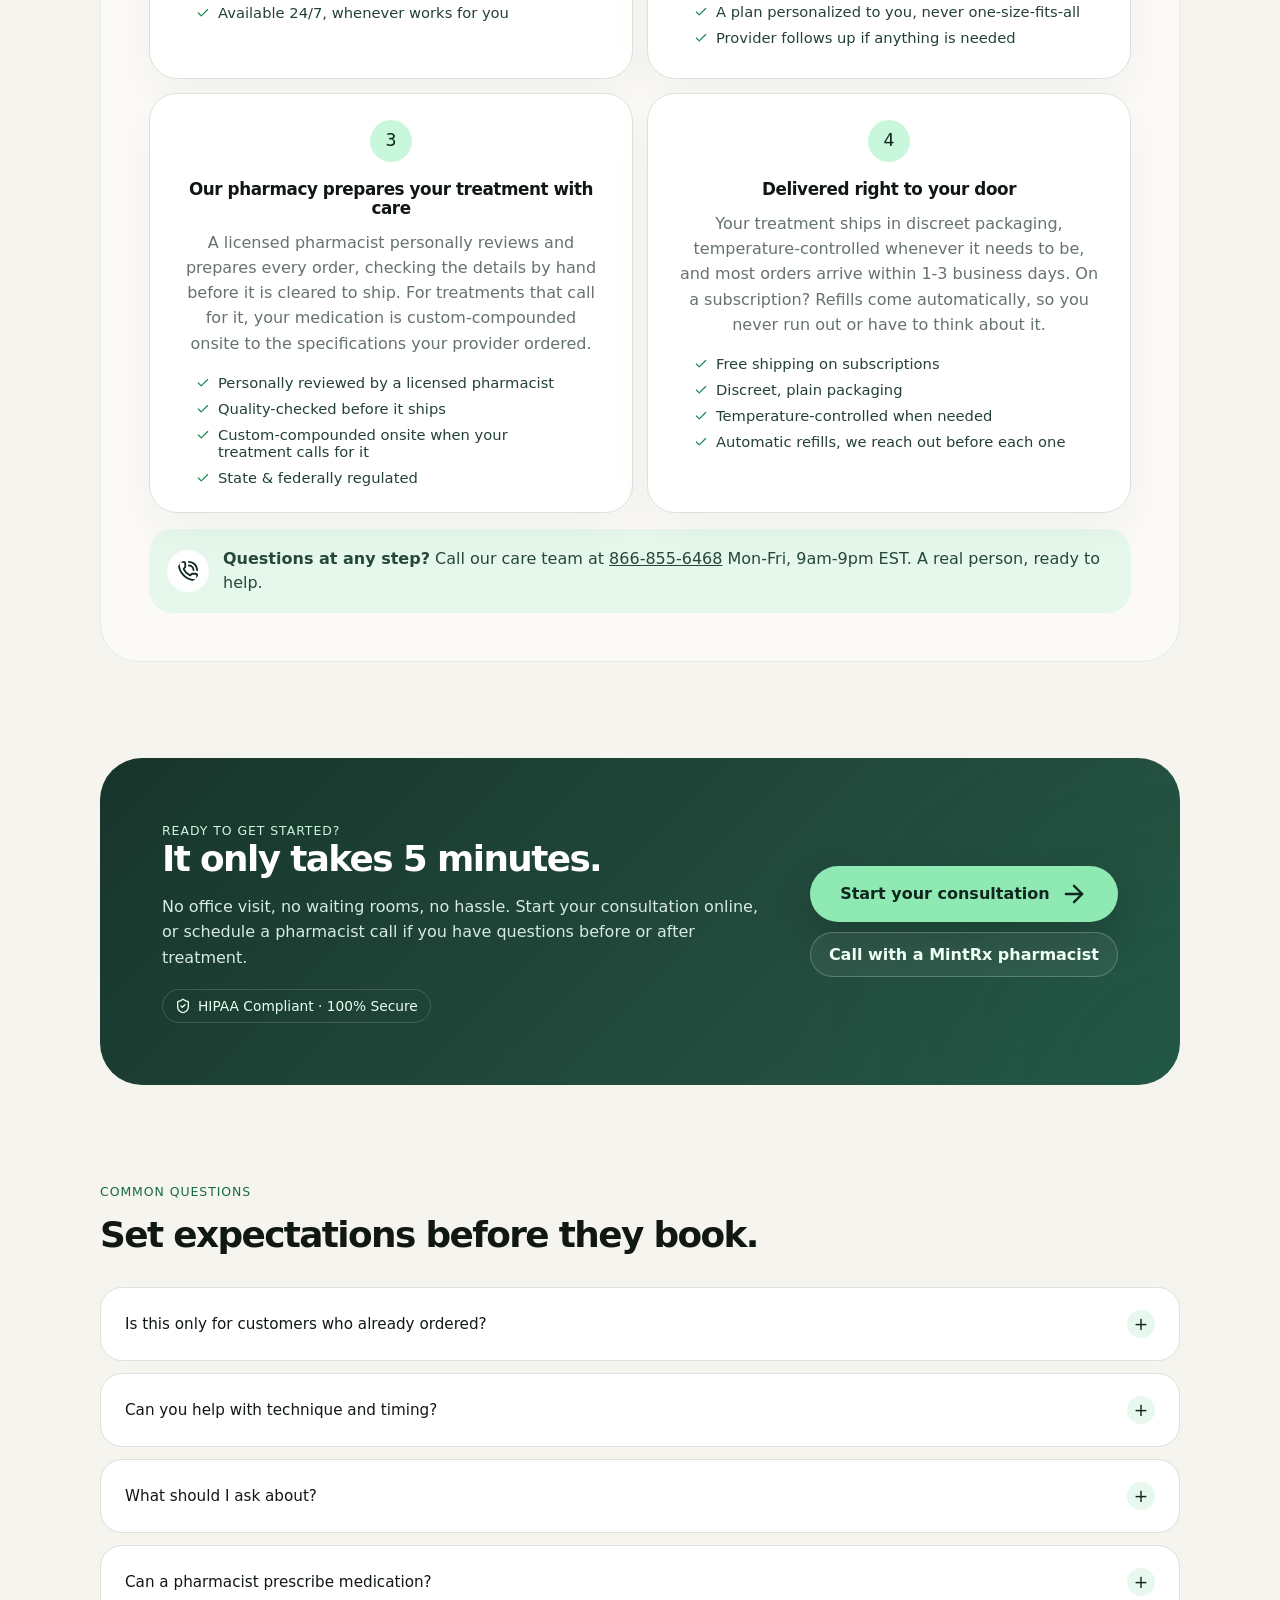
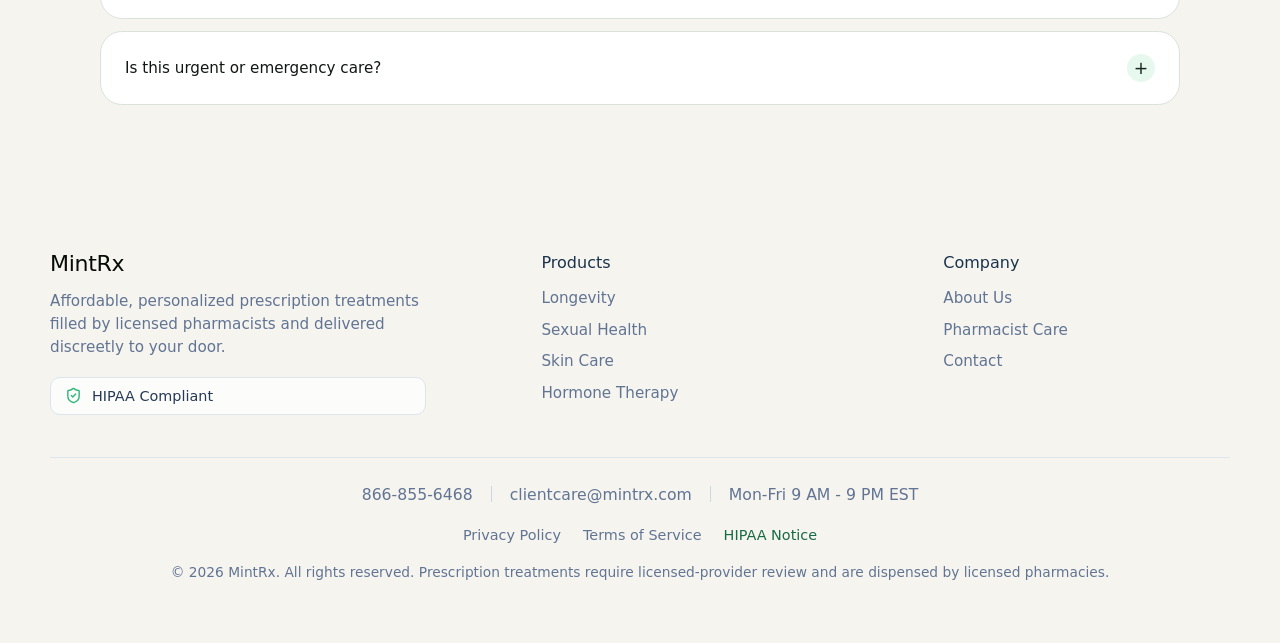
==== commit e136fa43: "Deploy MintRx header typography" ====
--- a/index.html
+++ b/index.html
@@ -5,8 +5,8 @@
     <meta name="viewport" content="width=device-width, initial-scale=1.0" />
     <meta name="description" content="Talk to a MintRx pharmacist before your next refill. Learn what you can ask, how it works, and how to schedule pharmacy support." />
     <title>Talk to a Pharmacist | MintRx</title>
-    <script type="module" crossorigin src="./assets/main-BtVNi4uy.js"></script>
-    <link rel="stylesheet" crossorigin href="./assets/main-BFszNsQW.css">
+    <script type="module" crossorigin src="./assets/main-ZPr-rEVv.js"></script>
+    <link rel="stylesheet" crossorigin href="./assets/main-D6vYX6DW.css">
   </head>
   <body>
     <div id="root"></div>
--- a/assets/main-D6vYX6DW.css
+++ b/assets/main-D6vYX6DW.css
@@ -0,0 +1 @@
+@font-face{font-family:Poppins;font-style:normal;font-weight:300;font-display:swap;src:url(https://www.mintrx.com/_next/static/media/4c285fdca692ea22-s.p.woff2)format("woff2")}@font-face{font-family:Poppins;font-style:normal;font-weight:400;font-display:swap;src:url(https://www.mintrx.com/_next/static/media/eafabf029ad39a43-s.p.woff2)format("woff2")}@font-face{font-family:Poppins;font-style:normal;font-weight:500;font-display:swap;src:url(https://www.mintrx.com/_next/static/media/8888a3826f4a3af4-s.p.woff2)format("woff2")}@font-face{font-family:Poppins;font-style:normal;font-weight:600;font-display:swap;src:url(https://www.mintrx.com/_next/static/media/0484562807a97172-s.p.woff2)format("woff2")}@font-face{font-family:Poppins;font-style:normal;font-weight:700;font-display:swap;src:url(https://www.mintrx.com/_next/static/media/b957ea75a84b6ea7-s.p.woff2)format("woff2")}:root{--mint:#8ee9b3;--mint-2:#c9f7dc;--mint-soft:#e7f9ee;--deep:#10261e;--deep-2:#18362b;--ink:#111814;--muted:#66736c;--line:#d9e3dc;--cream:#f7f4ee;--sand:#eee5d7;--white:#fff;--action-green:#46b47f;--shadow:0 24px 70px #10261e1a;font-family:Poppins,system-ui,-apple-system,BlinkMacSystemFont,Segoe UI,sans-serif}*{box-sizing:border-box}html{scroll-behavior:smooth}body{color:var(--ink);background:#f6f4ef;margin:0;font-weight:400}a{color:inherit;text-decoration:none}main{overflow:hidden}.site-header{z-index:5;background:#fff;border-bottom:1px solid #eef2f6;grid-template-columns:auto 1fr auto;align-items:center;gap:clamp(28px,4vw,64px);width:100%;min-height:80px;padding:0 max(30px,50vw - 700px);display:grid;position:relative}.logo{color:#050907;letter-spacing:-.65px;align-items:center;font-size:26px;font-weight:800;line-height:39px;display:inline-flex}.logo img{width:128px;height:auto;display:block}nav{color:#213047;justify-content:center;align-items:center;gap:clamp(12px,2vw,28px);font-size:.95rem;font-weight:500;display:flex}nav a{border:0;border-radius:0;align-items:center;min-height:80px;padding:0 2px;display:inline-flex;position:relative}nav a:after{content:"";background:var(--action-green);transform-origin:0;height:2px;transition:transform .2s;position:absolute;bottom:0;left:0;right:0;transform:scaleX(0)}nav a:hover,nav a.active{color:#071610}nav a:hover:after,nav a.active:after{transform:scaleX(1)}.header-actions{align-items:center;gap:10px;display:flex}.search-pill,.cart-button,.login-button{min-height:44px;font:inherit;border-radius:999px;justify-content:center;align-items:center;font-size:.94rem;font-weight:500;transition:border-color .2s,background .2s,color .2s,transform .2s;display:inline-flex}.search-pill,.cart-button{color:#667493;background:#fff;border:1px solid #dce5ee}.search-pill{gap:9px;min-width:182px;padding:0 16px}.search-pill svg{color:var(--action-green)}.cart-button{color:#213047;width:44px;padding:0}.login-button{border:1px solid var(--action-green);background:var(--action-green);color:#062017;padding:0 22px;font-weight:600;box-shadow:0 8px 18px #46b47f2e}.search-pill:hover,.cart-button:hover{border-color:var(--action-green);color:#213047}.login-button:hover{background:#5ac592;transform:translateY(-1px)}.top-strip{color:#fff;letter-spacing:.005em;background:#10261e;justify-content:center;align-items:center;gap:5px;min-height:32px;padding:.42rem 1rem;font-size:12px;font-weight:300;line-height:1.2;display:flex}.top-strip strong{color:#8ee9b3;font-weight:500}.top-strip a{color:#fff;text-underline-offset:2px;font-weight:300;text-decoration:underline;text-decoration-thickness:.5px}.hero{grid-template-columns:minmax(0,1.05fr) minmax(330px,.72fr);align-items:center;gap:46px;width:min(1080px,100% - 32px);margin:44px auto 66px;display:grid}.hero-copy{position:relative}.hero-tagline{color:#176a45;letter-spacing:.065em;text-transform:uppercase;background:#5fd58a26;border:1px solid #166a4524;border-radius:999px;margin:0 0 18px;padding:8px 13px;font-size:.78rem;font-weight:500;display:inline-flex}.hero .hero-tagline{color:#2d7659;letter-spacing:.18em;text-transform:uppercase;background:0 0;border:0;border-left:4px solid #3eb489;border-radius:0;width:fit-content;margin:0 0 18px;padding:0 0 0 13px;font-size:clamp(.875rem,1.15vw,1rem);font-weight:600;line-height:1.2;display:block}.section-kicker{color:#176a45;text-transform:uppercase;letter-spacing:.075em;align-items:center;gap:8px;margin:0 0 18px;font-size:.78rem;font-weight:500;display:inline-flex}h1,h2,h3,p{margin-top:0}h1,h2,blockquote,h3{font-weight:600}h1{letter-spacing:-.052em;color:#071610;max-width:720px;margin-bottom:24px;font-size:clamp(2.05rem,3.6vw,3.15rem);line-height:1.02}.lede{color:#32493e;max-width:720px;margin-bottom:32px;font-size:clamp(.98rem,1.3vw,1.125rem);line-height:1.55}.hero-actions,.trust-row{flex-wrap:wrap;align-items:center;gap:12px;display:flex}.button{border-radius:999px;justify-content:center;align-items:center;gap:10px;min-height:48px;padding:12px 18px;font-weight:600;transition:transform .2s,box-shadow .2s,background .2s;display:inline-flex}.button:hover{transform:translateY(-2px)}.primary{background:var(--deep);color:#fff;box-shadow:0 18px 40px #09281f38}.secondary{color:var(--deep);background:#ffffffb3;border:1px solid #b9d8c4}.big{padding:14px 21px}.trust-row{color:#375447;margin-top:20px;font-size:.92rem;font-weight:500}.trust-row span{align-items:center;gap:6px;display:inline-flex}.trust-row svg{color:#16874d}.hero-card{color:#fff;box-shadow:var(--shadow);background:radial-gradient(circle at 112% -12%,#bdf2d057,#0000 15rem),linear-gradient(155deg,#143d32,#071811 70%);border-radius:32px;padding:30px 22px 22px;position:relative}.hero-card:after{content:"";pointer-events:none;z-index:0;border:1px solid #ffffff1a;border-radius:26px;position:absolute;inset:18px}.hero-card>*{z-index:1;position:relative}.consult-card{text-align:center;max-width:460px;margin:0 auto 26px}.micro{color:var(--mint-2);text-transform:uppercase;letter-spacing:.075em;margin-bottom:8px;font-size:.75rem;font-weight:500}.consult-card h2{letter-spacing:-.045em;margin:0;font-size:clamp(1.35rem,2.25vw,1.85rem);line-height:1.03}.consult-subcopy{color:#d7ebe0;max-width:390px;margin:16px auto 0;font-size:.98rem;line-height:1.55}.question-list{gap:10px;margin:26px 0;display:grid}.question-list span{color:#effff4;background:#ffffff14;border:1px solid #ffffff17;border-radius:18px;padding:13px 15px}.mini-schedule{color:var(--deep);background:#fff;border-radius:22px;grid-template-columns:34px 1fr;align-items:start;gap:12px;padding:16px;text-decoration:none;transition:transform .2s,box-shadow .2s;display:grid}.mini-schedule:hover{transform:translateY(-2px);box-shadow:0 18px 38px #0000002e}.mini-schedule small{color:#617068;margin-top:3px;display:block}.angle-band{background:linear-gradient(120deg,#e9fff0,#fff 55%,#f8efe2);border:1px solid #166a451f;border-radius:40px;grid-template-columns:1fr .72fr;align-items:center;gap:48px;width:min(1180px,100% - 32px);margin:0 auto 84px;padding:clamp(28px,5vw,58px);display:grid}.angle-band>div{flex-direction:column;justify-content:center;display:flex}.angle-band h2,.section-heading h2,.dark-panel h2,.schedule-section h2{letter-spacing:-.045em;margin-bottom:0;font-size:clamp(1.55rem,2.8vw,2.45rem);line-height:1.03}.vow-points{align-self:center;gap:14px;display:grid}.vow-points p{color:#244136;margin:0;font-size:1.02rem;font-weight:600;line-height:1.35}.vow-points ul{gap:10px;margin:0;padding:0;list-style:none;display:grid}.vow-points li{color:#40584d;grid-template-columns:22px 1fr;align-items:start;gap:10px;font-size:.98rem;line-height:1.45;display:grid}.vow-points svg{color:#16874d;background:#dff7e8;border-radius:50%;width:22px;height:22px;padding:4px}.section{width:min(1080px,100% - 32px);margin:0 auto 96px}.section-heading{max-width:780px;margin-bottom:34px}.section-heading p:not(.section-kicker){color:var(--muted);margin-top:18px;font-size:.95rem;line-height:1.6}.compact{max-width:670px}.topic-grid{grid-template-columns:repeat(2,1fr);gap:18px;display:grid}.topic-card{border:1px solid var(--line);background:#ffffffd1;border-radius:30px;min-height:260px;padding:26px;box-shadow:0 18px 40px #0c2d220f}.topic-icon{background:var(--mint-soft);color:#137546;border-radius:18px;place-items:center;width:50px;height:50px;margin-bottom:22px;display:grid}.topic-card h3{letter-spacing:-.025em;margin-bottom:12px;font-size:1.08rem;line-height:1.12}.topic-card p,.step p,details p,footer p,.dark-panel p,.quote-panel p,.schedule-section p{color:var(--muted);margin-bottom:0;line-height:1.6}.split-section{grid-template-columns:1fr .72fr;gap:18px;width:min(1180px,100% - 32px);margin:0 auto 96px;display:grid}.dark-panel,.quote-panel{border-radius:38px;padding:clamp(28px,5vw,54px)}.dark-panel{background:var(--deep);color:#fff;position:relative;overflow:hidden}.dark-panel:before{content:"";background:#5fd58a33;border-radius:50%;width:360px;height:360px;position:absolute;top:-140px;right:-120px}.dark-panel .section-kicker{color:var(--mint-2)}.dark-panel h2{margin-bottom:18px;position:relative}.dark-panel p{color:#c6decf;position:relative}.category-pills{flex-wrap:wrap;gap:10px;margin-top:28px;display:flex;position:relative}.category-pills span{color:#eafff0;background:#ffffff14;border:1px solid #ffffff1c;border-radius:999px;padding:10px 13px;font-size:.9rem;font-weight:500}.quote-panel{background:var(--cream);color:inherit;border:1px solid #ecdcc8;text-decoration:none;transition:transform .2s,border-color .2s,box-shadow .2s}.quote-panel:hover{border-color:#b9d8c4;transform:translateY(-2px);box-shadow:0 22px 52px #10261e17}.quote-icon{background:var(--deep);color:#fff;border-radius:18px;width:52px;height:52px;margin-bottom:26px;padding:13px}blockquote{letter-spacing:-.035em;margin:0 0 20px;font-size:clamp(1.2rem,1.8vw,1.62rem);font-weight:600;line-height:1.06}.quote-cta{color:var(--deep);align-items:center;gap:8px;margin-top:22px;font-size:.95rem;font-weight:600;display:inline-flex}.quote-cta svg{transition:transform .2s}.quote-panel:hover .quote-cta svg{transform:translate(3px)}.process-section{background:#fbfaf7;border:1px solid #10261e14;border-radius:38px;padding:clamp(28px,4vw,48px)}.process-heading{max-width:760px}.treatment-steps{grid-template-columns:repeat(2,1fr);gap:14px;display:grid}.treatment-step{border:1px solid var(--line);text-align:center;background:#fff;border-radius:28px;flex-direction:column;align-items:center;gap:18px;min-height:390px;padding:26px 30px;display:flex;box-shadow:0 18px 42px #10261e0b}.step-number{width:42px;height:42px;color:var(--deep);background:var(--mint-2);border-radius:50%;place-items:center;font-size:1.08rem;font-weight:500;line-height:1;display:grid}.treatment-step h3{letter-spacing:-.025em;margin-bottom:12px;font-size:clamp(1.05rem,1.25vw,1.2rem);line-height:1.12}.treatment-step p{color:var(--muted);margin-bottom:18px;line-height:1.58}.treatment-step ul{text-align:left;gap:9px;width:min(100%,390px);margin:0 auto;padding:0;list-style:none;display:grid}.treatment-step li{color:#244136;align-items:flex-start;gap:8px;font-size:.92rem;font-weight:500;display:flex}.treatment-step li svg{color:#16874d;flex:none;margin-top:2px}.care-note{color:#17372b;background:#e6f7ec;border-radius:24px;grid-template-columns:42px 1fr;align-items:center;gap:14px;margin-top:16px;padding:18px;display:grid}.care-note svg{width:42px;height:42px;color:var(--deep);background:#fff;border-radius:50%;padding:10px}.care-note p{color:#26483a;margin:0;line-height:1.5}.care-note a{font-weight:500;text-decoration:underline}.schedule-section{color:#fff;background:linear-gradient(135deg,#09281ff0,#164b3aeb),radial-gradient(circle at 100% 100%,#5fd58a80,#0000 25rem);border-radius:42px;justify-content:space-between;align-items:center;gap:34px;width:min(1080px,100% - 32px);margin:0 auto 96px;padding:clamp(30px,5vw,62px);display:flex}.schedule-section .section-kicker{color:var(--mint-2)}.schedule-section h2{margin-bottom:16px}.schedule-section p{color:#d7ebe0;max-width:720px}.secure-line{color:#eafff0;border:1px solid #ffffff29;border-radius:999px;align-items:center;gap:7px;margin-top:18px;padding:8px 12px;font-size:.86rem;font-weight:500;display:inline-flex}.schedule-actions{flex-direction:column;flex-shrink:0;gap:10px;display:flex}.schedule-button{background:var(--mint);color:var(--deep);white-space:nowrap;box-shadow:0 18px 42px #0000002e}.schedule-secondary{color:#effff4;white-space:nowrap;background:#ffffff0f;border:1px solid #ffffff38;min-height:44px}.schedule-button svg{width:28px;height:28px}.faq-list{gap:12px;display:grid}details{border:1px solid var(--line);background:#fff;border-radius:22px;padding:0;overflow:hidden}summary{cursor:pointer;justify-content:space-between;align-items:center;gap:18px;padding:22px 24px;font-size:.95rem;font-weight:500;list-style:none;display:flex}summary::-webkit-details-marker{display:none}summary:after{content:"+";width:28px;height:28px;color:var(--deep);background:var(--mint-soft);border-radius:50%;flex:0 0 28px;place-items:center;font-size:1.08rem;line-height:1;display:grid}details[open] summary:after{content:"-"}details p{padding:0 24px 22px}.contact-hero{text-align:center;width:min(900px,100% - 32px);margin:34px auto 26px}.contact-hero .hero-tagline{color:#16875f;letter-spacing:.115em;background:0 0;border:0;border-radius:0;margin-left:auto;margin-right:auto;padding:0;font-size:.95rem;font-weight:600}.contact-hero h1{letter-spacing:-.052em;max-width:none;margin-bottom:12px;font-size:clamp(2.05rem,3.6vw,3.15rem)}.contact-hero p:not(.hero-tagline){color:#32493e;max-width:660px;margin:0 auto;font-size:clamp(1rem,1.5vw,1.12rem);line-height:1.5}.contact-layout{grid-template-columns:minmax(0,1.08fr) minmax(320px,.72fr);align-items:start;gap:18px;width:min(1180px,100% - 32px);margin:0 auto 72px;display:grid}.contact-form,.support-card{border:1px solid #10261e1a;box-shadow:0 18px 48px #10261e11}.contact-form{background:radial-gradient(circle at 100% 0,#8ee9b32e,#0000 16rem),#fff;border-radius:30px;padding:clamp(22px,3vw,32px)}.form-card-heading{margin-bottom:18px}.form-card-heading h2{color:var(--deep);letter-spacing:-.045em;margin-bottom:8px;font-size:clamp(1.35rem,2.05vw,1.75rem);line-height:1.03}.form-card-heading p:not(.section-kicker){color:var(--muted);font-size:.95rem;line-height:1.45}.contact-form label{gap:6px;margin-bottom:11px;display:grid}.contact-form label span{color:#244136;letter-spacing:.02em;font-size:.82rem;font-weight:500}.contact-form input,.contact-form select,.contact-form textarea{width:100%;color:var(--ink);font:inherit;background:#fbfaf7;border:1px solid #cfe0d6;border-radius:14px;outline:none;padding:11px 13px;font-size:.94rem;transition:border-color .2s,box-shadow .2s,background .2s}.contact-form textarea{resize:vertical;min-height:118px}.contact-form input:focus,.contact-form select:focus,.contact-form textarea:focus{background:#fff;border-color:#46b47f;box-shadow:0 0 0 4px #46b47f24}.privacy-note,.form-reassurance{color:#176a45;align-items:flex-start;gap:8px;font-size:.86rem;font-weight:500;display:flex}.privacy-note{color:#315545;background:#f1fff6;border:1px solid #166a4521;border-radius:14px;margin:-1px 0 10px;padding:10px 12px;line-height:1.42}.form-reassurance{align-items:center;margin:7px 0 14px}.privacy-note svg,.form-reassurance svg{color:#16874d;flex:none}.contact-submit{cursor:pointer;border:0}.contact-sidebar{gap:10px;display:grid}.support-card{text-align:center;background:#ffffffdb;border-radius:18px;flex-direction:column;align-items:center;gap:8px;padding:14px 16px;display:flex}.support-card>svg{background:var(--mint-soft);color:#137546;border-radius:11px;width:30px;height:30px;padding:8px}.support-card h3{color:var(--deep);letter-spacing:-.025em;margin-bottom:3px;font-size:.92rem}.support-card p,.support-card li{color:var(--muted);font-size:.8rem;line-height:1.38}.support-card a{color:#176a45;justify-content:center;margin-bottom:3px;font-weight:500;display:inline-flex}.call-card{background:radial-gradient(circle at 100% 0,#8ee9b33d,#0000 10rem),#fff}.call-card a{color:var(--deep);font-size:.98rem}.quick-card p+p{margin-top:6px}.response-card{background:linear-gradient(135deg,#10261e,#18362b);border-color:#ffffff1f}.response-card>svg{color:var(--mint-2);background:#ffffff1a}.response-card h3,.response-card li,.response-card p{color:#eafff0}.response-card ul{text-align:center;gap:5px;margin:6px 0 0;padding:0;list-style:none;display:grid}.human-note{background:#ffffff14;border:1px solid #ffffff1a;border-radius:13px;margin-top:8px;padding:9px;font-weight:500}.callback-card{background:#f1fff6;border-style:dashed;border-color:#46b47f}.emergency-card{background:#fff0f0;border-color:#f3b2b2;grid-template-columns:38px 1fr}.emergency-card>svg{color:#c53939;background:#ffe0e0}.emergency-card p{color:#a02f2f;font-weight:500}.site-footer{color:#19334c;width:min(1180px,100% - 32px);margin:0 auto 34px;padding:clamp(30px,5vw,52px) 0 26px}.footer-main{grid-template-columns:minmax(260px,1.05fr) minmax(160px,.8fr) minmax(160px,.8fr);align-items:start;gap:clamp(44px,9vw,118px);display:grid}.footer-wordmark{color:#060b08;letter-spacing:-.015em;margin-bottom:14px;font-size:1.38rem;font-weight:500;line-height:1;display:inline-flex}.footer-brand p{color:#617493;max-width:390px;margin-bottom:18px;font-size:.95rem;line-height:1.52}.footer-compliance{color:#263955;background:#ffffffb8;border:1px solid #dce5ee;border-radius:10px;align-items:center;gap:10px;width:min(100%,385px);min-height:38px;padding:9px 14px;font-size:.9rem;font-weight:500;display:flex}.footer-compliance svg{color:#31b67b}.footer-links{gap:14px;display:grid}.footer-links h3{color:#19334c;margin-bottom:4px;font-size:1rem;font-weight:500}.footer-links a{color:#617493;font-size:.95rem;line-height:1.15;transition:color .2s}.footer-links a:hover,.footer-contact-row a:hover,.footer-legal-links a:hover{color:#176a45}.footer-divider{background:#dce5ee;height:1px;margin:42px 0 24px}.footer-contact-row,.footer-legal-links{flex-wrap:wrap;justify-content:center;align-items:center;display:flex}.footer-contact-row{color:#617493;gap:18px;font-size:.98rem}.footer-contact-row a,.footer-contact-row p{color:#617493;margin:0}.footer-contact-row span{background:#cad7e5;width:1px;height:16px}.footer-legal-links{gap:22px;margin-top:20px}.footer-legal-links a{color:#617493;font-size:.9rem}.footer-legal-links a:nth-child(3){color:#176a45}.footer-disclaimer{color:#617493;text-align:center;margin:20px auto 0;font-size:.86rem;line-height:1.45}@media (width<=940px){.site-header{grid-template-columns:1fr;gap:14px;padding:16px 20px}nav{flex-wrap:wrap;justify-content:center}nav a{min-height:auto;padding:8px 2px}.header-actions{flex-wrap:wrap;justify-content:center}.top-strip{text-align:center;flex-wrap:wrap;gap:4px 7px}.hero,.angle-band,.split-section,.contact-layout{grid-template-columns:1fr}.topic-grid{grid-template-columns:repeat(2,1fr)}.featured-topic{grid-column:span 2}.treatment-steps{grid-template-columns:1fr}.schedule-section{flex-direction:column;align-items:flex-start}.contact-hero{margin-top:42px}.schedule-actions{flex-flow:wrap}}@media (width<=640px){.top-strip{font-size:.68rem}.hero{margin-top:34px}h1{font-size:clamp(2.05rem,12vw,3.15rem)}.hero-card,.dark-panel,.quote-panel,.schedule-section{border-radius:28px}.topic-grid,.treatment-steps{grid-template-columns:1fr}.featured-topic{grid-column:span 1}.treatment-step{min-height:auto}.consult-card{grid-template-columns:1fr}.schedule-actions{flex-direction:column;width:100%}.schedule-actions .button{white-space:normal;width:100%}.contact-form{border-radius:28px}.footer-main{grid-template-columns:1fr;gap:28px}.footer-brand,.footer-brand p,.footer-compliance,.footer-links{text-align:center;margin-left:auto;margin-right:auto}.footer-compliance{justify-content:center}.footer-contact-row{flex-direction:column;gap:10px}.footer-contact-row span{display:none}}@media (prefers-reduced-motion:reduce){html{scroll-behavior:auto}.button{transition:none}.button:hover{transform:none}}
